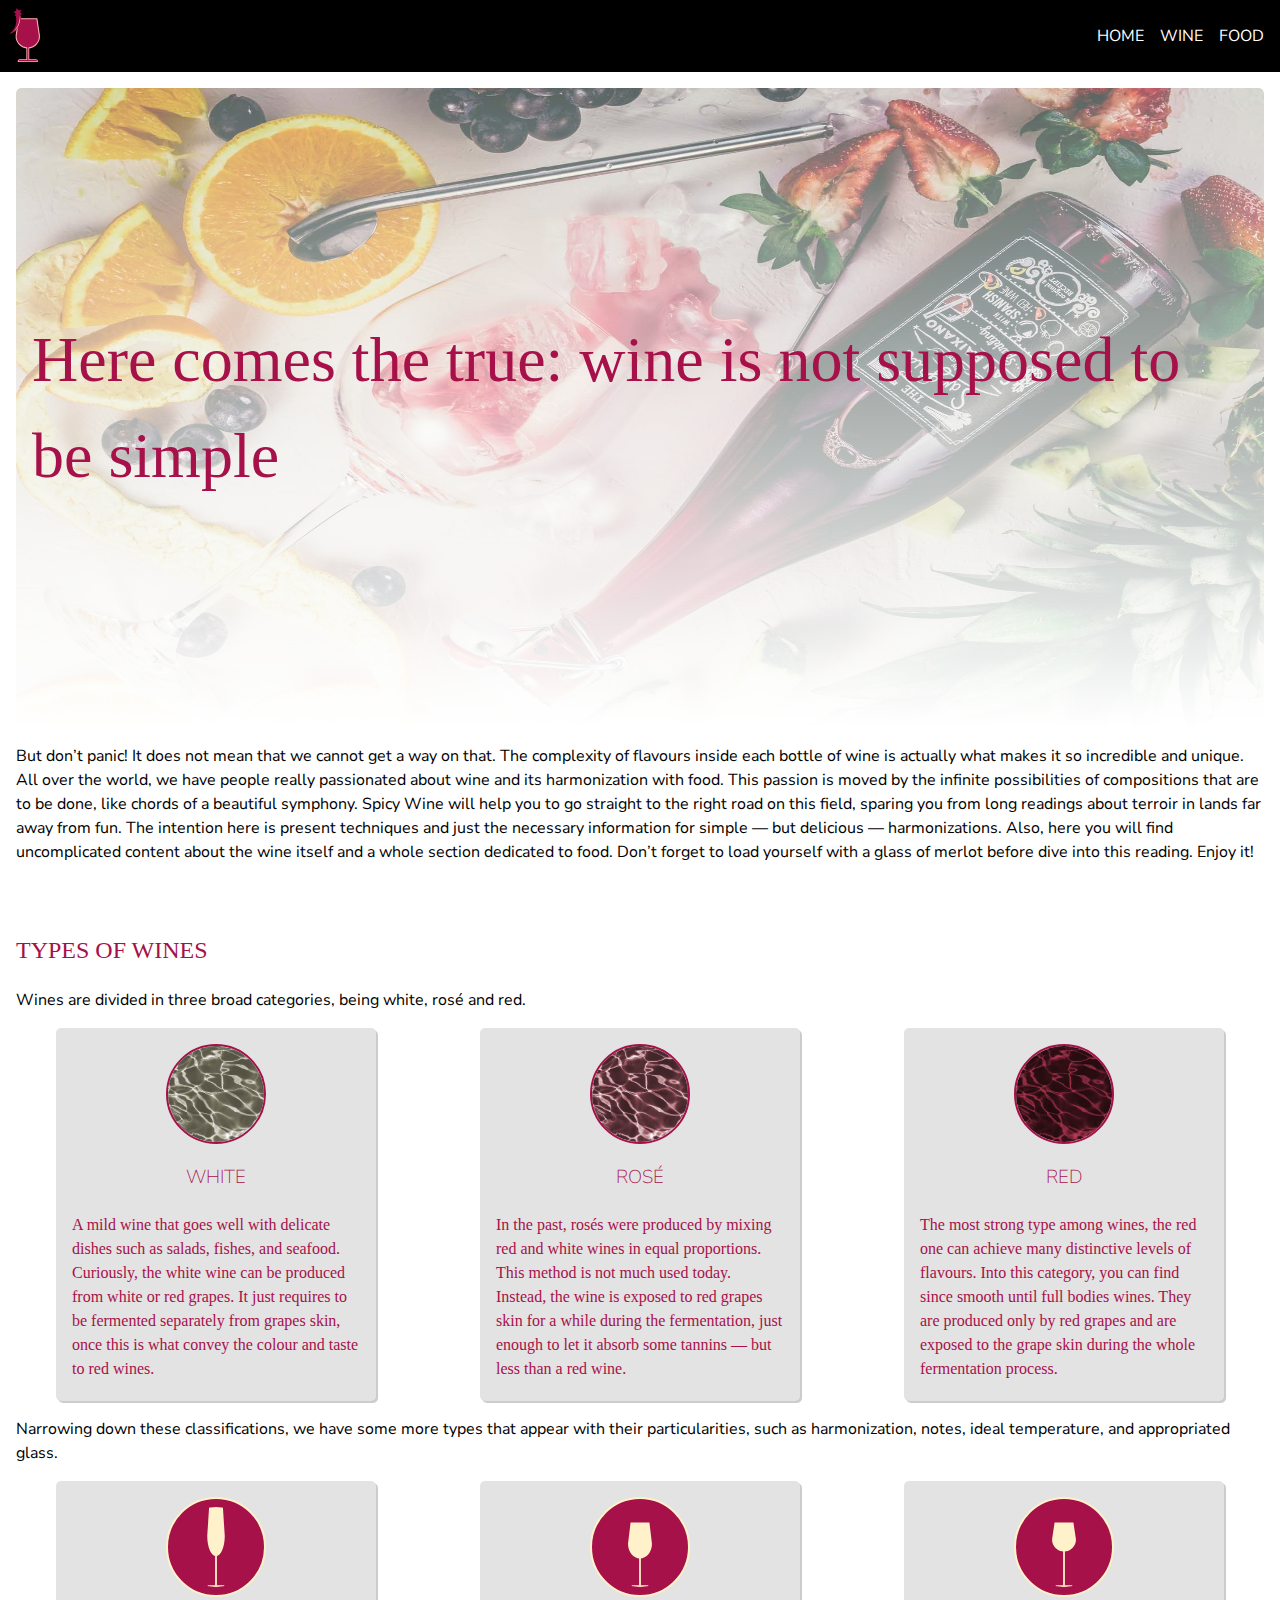
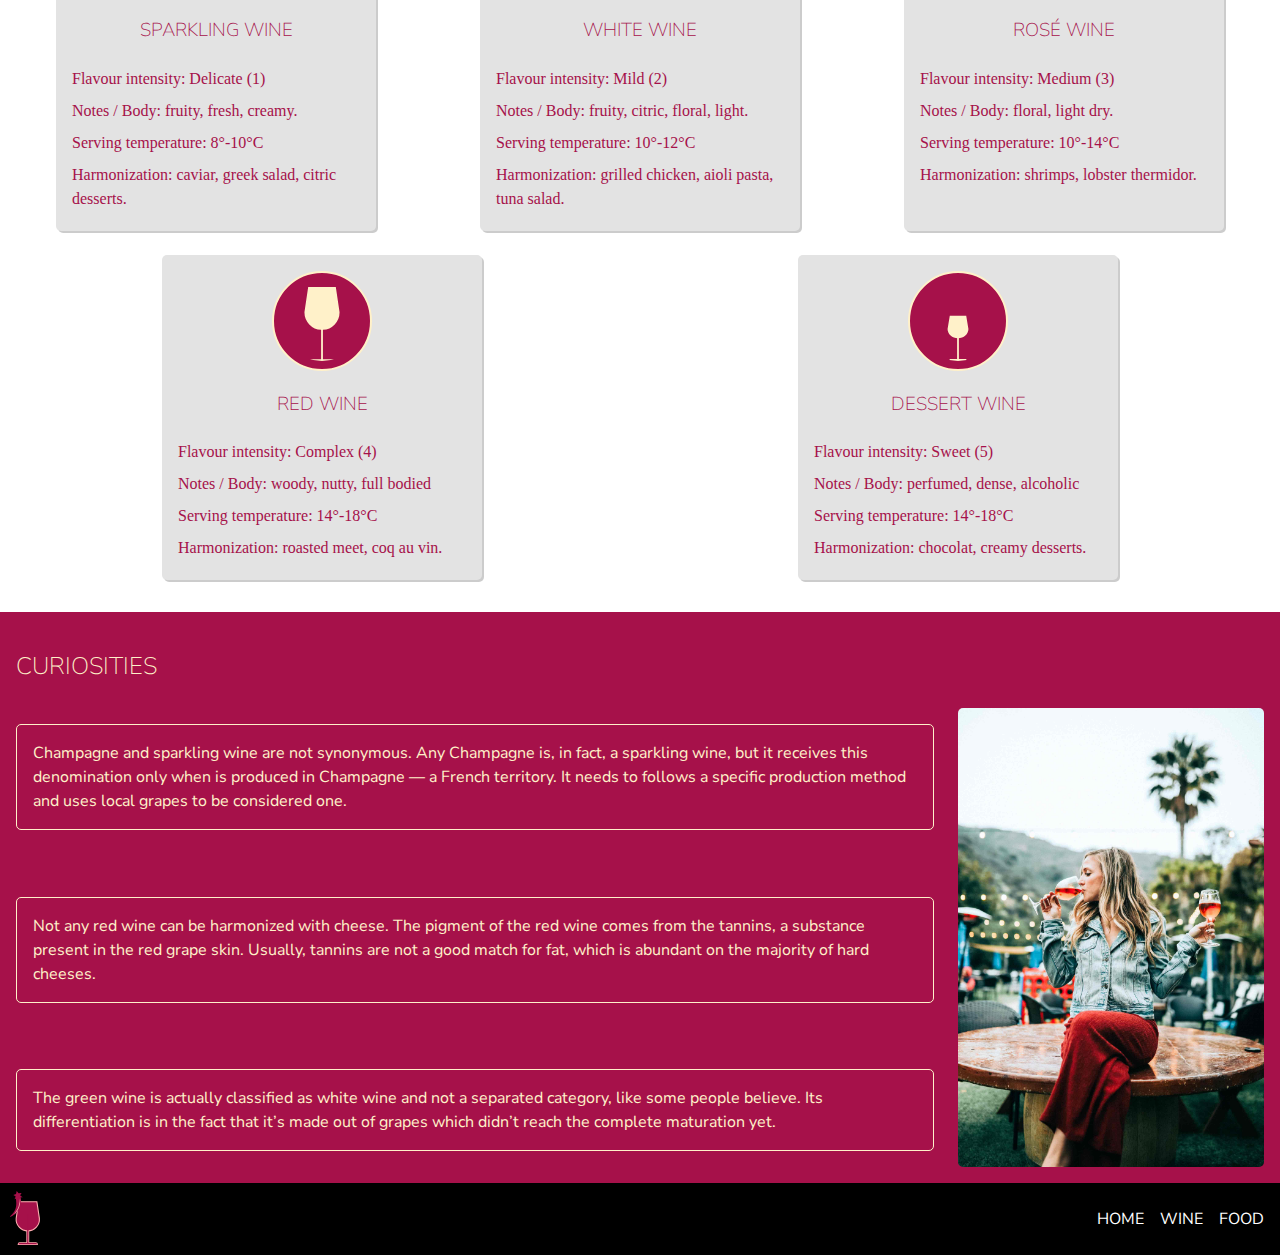
==== index.html @ 2c1ae06c "Add responsive layout to Food page" ====
<!DOCTYPE html>
<html lang="en-ca">
<head>
  <meta charset="utf-8">
  <title>Home</title>
  <link href="css/main.css" rel="stylesheet">
  <link rel="preconnect" href="https://fonts.googleapis.com">
  <link rel="preconnect" href="https://fonts.gstatic.com" crossorigin>
  <link href="https://fonts.googleapis.com/css2?family=Nunito+Sans:ital,wght@0,300;0,700;1,300&family=Yantramanav:wght@900&display=swap" rel="stylesheet">
</head>

<body>
  <header>
    <img class="logo" src="images/logo-colour-64.svg" alt="wine glass with a decorative pepper logo">

    <nav role="navigation">
      <ul>
        <li><a href="index.html">Home</a></li>
        <li><a href="wine.html">Wine</a></li>
        <li><a href="food.html">Food</a></li>
      </ul>
    </nav>
  </header>

  <article role="banner">
    <h1>Here comes the true: wine is not supposed to be simple</h1>
    <p>But don’t panic! It does not mean that we cannot get a way on that. The complexity of flavours inside each bottle of wine is actually what makes it so incredible and unique. All over the world, we have people really passionated about wine and its harmonization with food. This passion is moved by the infinite possibilities of compositions that are to be done, like chords of a beautiful symphony.
      Spicy Wine will help you to go straight to the right road on this field, sparing you from long readings about terroir in lands far away from fun. The intention here is present techniques and just the necessary information for simple — but delicious — harmonizations. Also, here you will find uncomplicated content about the wine itself and a whole section dedicated to food.
      Don’t forget to load yourself with a glass of merlot before dive into this reading. Enjoy it!</p>
      <img class="banner" src="images/banner.jpg" alt="Photography of a table with fruits, wine, and a glass spilling wine">

    </article>

    <section class="types-of-wines">
      <h2>Types of Wines</h2>
      <p>Wines are divided in three broad categories, being white, rosé and red.</p>

      <div class="broad-categories">
        <ul class="card">
          <li>
            <img class="icon" src="images/white-wine.jpg" alt="White wine texture">
            <h3>White</h3>
            <p>	A mild wine that goes well with delicate dishes such as salads, fishes, and seafood. Curiously, the white wine can be produced from white or red grapes. It just requires to be fermented separately from grapes skin, once this is what convey the colour and taste to red wines.</p>

          </li>

          <li>
            <img class="icon" src="images/rose-wine.jpg" alt="Rosé wine texture">
            <h3>Rosé</h3>
            <p>In the past, rosés were produced by mixing red and white wines in equal proportions. This method is not much used today. Instead, the wine is exposed to red grapes skin for a while during the fermentation, just enough to let it absorb some tannins — but less than a red wine.</p>

          </li>

          <li>
            <img class="icon" src="images/red-wine.jpg" alt="Red wine texture">
            <h3>Red</h3>
            <p>The most strong type among wines, the red one can achieve many distinctive levels of flavours. Into this category, you can find since smooth until full bodies wines. They are produced only by red grapes and are exposed to the grape skin during the whole fermentation process.</p>

          </li>
        </ul>
      </div>

      <p>Narrowing down these classifications, we have some more types that appear with their particularities, such as harmonization, notes, ideal temperature, and appropriated glass.</p>

      <div class="specific-categories">
        <ul class="card">

          <li>
            <img class="icon" src="images/sparkling-glass.svg" alt="Sparkling glass icon">
            <h3>Sparkling Wine</h3>
              <p>Flavour intensity: Delicate (1)</p>
              <p>Notes / Body: fruity, fresh, creamy.</p>
              <p>Serving temperature: 8°-10°C</p>
              <p>Harmonization: caviar, greek salad, citric desserts.</p>
          </li>

          <li>
            <img class="icon" src="images/white-glass.svg" alt="White glass icon">
            <h3>White Wine</h3>
              <p>Flavour intensity: Mild (2)</p>
              <p>Notes / Body: fruity, citric, floral, light.</p>
              <p>Serving temperature: 10°-12°C</p>
              <p>Harmonization: grilled chicken, aioli pasta, tuna salad.</p>
            </li>

            <li>
              <img class="icon" src="images/rose-glass.svg" alt="Rosé glass icon">
              <h3>Rosé Wine</h3>
                <p>Flavour intensity: Medium (3)</p>
                <p>Notes / Body: floral, light dry.</p>
                <p>Serving temperature: 10°-14°C</p>
                <p>Harmonization: shrimps, lobster thermidor.</p>
              </li>

              <li>
                <img class="icon" src="images/red-glass.svg" alt="Red glass icon">
                <h3>Red Wine</h3>
                    <p>Flavour intensity: Complex (4)</p>
                    <p>Notes / Body: woody, nutty, full bodied</p>
                    <p>Serving temperature: 14°-18°C</p>
                    <p>Harmonization: roasted meet, coq au vin.</p>
                </li>

                <li>
                  <img class="icon" src="images/dessert-glass.svg" alt="Dessert glass icon">
                  <h3>Dessert Wine</h3>
                      <p>Flavour intensity: Sweet (5)</p>
                      <p>Notes / Body: perfumed, dense, alcoholic</p>
                      <p>Serving temperature: 14°-18°C</p>
                      <p>Harmonization: chocolat, creamy desserts.</p>
                  </li>

                </ul>
              </div>

            </section>

            <section class="curiosities">

              <h2>Curiosities</h2>

              <ul>
                <li>Champagne and sparkling wine are not synonymous. Any Champagne is, in fact, a sparkling wine, but it receives this denomination only when is produced in Champagne — a French territory. It needs to follows a specific production method and uses local grapes to be considered one.
                </li>
                <li>Not any red wine can be harmonized with cheese. The pigment of the red wine comes from the tannins, a substance present in the red grape skin. Usually, tannins are not a good match for fat, which is abundant on the majority of hard cheeses.
                </li>
                <li>The green wine is actually classified as white wine and not a separated category, like some people believe. Its differentiation is in the fact that it’s made out of grapes which didn’t reach the complete maturation yet.
                </li>
              </ul>

              <img src="images/woman-tasting-wine.jpg" alt="Photography of a woman tasting two wines">

            </section>

            <footer>
              <img class="logo" src="images/logo-colour-64.svg" alt="wine glass with a decorative pepper logo">

              <nav role="navigation">
                <ul>
                  <li><a href="index.html">Home</a></li>
                  <li><a href="wine.html">Wine</a></li>
                  <li><a href="food.html">Food</a></li>
                </ul>
              </nav>
            </footer>

          </body>
          </html>
---- css/main.css ----
html {
  box-sizing: border-box;
  font-family: 'Nunito Sans', sans-serif;
  line-height: 1.5;
}

*, *::before, *::after {
  box-sizing: inherit;
}

/* font-family: 'Nunito Sans', sans-serif;
font-family: 'Yantramanav', sans-serif; */

img {
  display: block;
  width: 100%;
  height: inherit;
  border-radius: 5px;
}

body {
  background-color: #fff;
  padding: 0;
  margin: 0;
  min-width: 25rem;
}

li {
  list-style: none;
}

ul {
  padding: 0;
}

h1, h2 {
  font-family: Garamond, serif;
  font-weight: lighter;
}

h1 {
  font-size: 2rem;
  color: #a6114a;
}

h2 {
  font-size: 1.5rem;
  color: #a6114a;
  text-transform: uppercase;
}

header, footer {
  background-color: #000;
  display: grid;
  grid-template-columns: 1fr 4fr;
  grid-template-rows: 1;
}

nav {
  padding: 0.5rem 1rem 0.5rem;
  grid-column: 2;
  grid-row: 1;
}

.logo {
  width: 50px;
  height: 70px;
  padding: 0.5rem;
  grid-column: 1;
  grid-row: 1;
  z-index: 1;
}

nav ul {
  display: flex;
  gap: 1rem;
  justify-content: flex-end;
}

nav ul li a {
  color: #fff;
  text-decoration: none;
  text-transform: uppercase;
}

article {
  display: grid;
  grid-template-rows: 2;
}

article h1 {
  padding: 0 1rem;
  grid-column: 1;
  grid-row: 1;
  z-index: 1;
  align-self: flex-end;
}

article img {
  grid-column: 1;
  grid-row: 1;
  mask-image: linear-gradient(to top, rgba(0,0,0,0) 0%,rgba(0,0,0,0.65) 100%);
}

.icon {
  display: block;
  width: 100px;
  height: 100px;
  border-radius: 50%;
  border: 2px solid #a6114a;
  background-color: #a6114a;
}

.bottle {
  display: block;
  width: 100px;
  height: 100px;
  padding: 0.5rem;
  border-radius: 50%;
  border: 2px solid #a6114a;
  background-color: #e3e3e3;
}

.specific-categories ul li img {
  padding: 0.5rem;
  border: 2px solid #fff1c9;
}

.button {
  text-decoration: none;
  text-transform: uppercase;
  color: #fff1c9;
  background-color: #ffaeb0;
  padding: 5px 15px;
  border-radius: 5px;
  box-shadow: 2px 2px rgba(0, 0, 0, 0.1);
}

.button:hover {
  color: #ffaeb0;
  background-color: #fff1c9;
}

article, section {
  padding: 1rem;
}

.card {
  display: flex;
  flex-wrap: wrap;
  justify-content: space-around;
  gap: 1.5rem;
}

.card li, .harmonization-card, .recipe ul div  {
  padding: 1rem;
  width: 20rem;
  min-width: 20rem;
  display: flex;
  flex-direction: column;
  align-items: center;
  background-color: #e3e3e3;
  border-radius: 5px;
  box-shadow: 2px 2px rgba(0, 0, 0, 0.2);
}

.card li h3, .harmonization-card li h3 {
  color: #a6114a;
  text-transform: uppercase;
  font-weight: lighter;
}

.card li p, .harmonization-card li p {
  color: #a6114a;
  font-family: Garamond, serif;
  align-self: flex-start;
  margin: 4px 0;
}

.curiosities, .harmonization-types {
  background-color: #a6114a;
}

.curiosities h2, .harmonization-types p {
  font-family:'Nunito Sans', sans-serif;
  color: #fff1c9;
}

.curiosities ul li, .harmonization-types li {
  margin: 1rem 0;
  padding: 1rem;
  color: #fff1c9;
  border: 1px solid #fff1c9;
  border-radius: 5px;
}

.harmonization-options ul {
  display: flex;
  flex-wrap: wrap;
  justify-content: space-around;
  gap: 1.5rem;
}

.harmonization-card, .recipe ul div {
  min-width: none;
  width: 100%;
}

.harmonization-card li p {
  margin-bottom: 1.5rem;
}

.harmonization-card li {
  display: flex;
  flex-direction: column;
  align-items: center;
}

.recipe ul {
  display: grid;
  gap: 1.5rem;
}

.recipe ul div li {
  display: grid;
  grid-template-columns: 1;
  grid-template-rows: 4;
}

.recipe ul div li img {
  grid-column: 1;
  grid-row: 1;
  mask-image: linear-gradient(to top, rgba(0,0,0,0) 0%,rgba(0,0,0,0.65) 100%);
}

.recipe ul div li h2 {
  grid-column: 1;
  grid-row: 1;
  z-index: 1;
  align-self: flex-end;
}

@media only screen and (min-width: 40em) {

  h1 {
    font-size: 3rem;
  }

  .curiosities {
    display: grid;
    grid-template-columns: 2fr 1fr;
    grid-template-rows: 2;
    gap: 1.5rem;
  }

  .curiosities h2{
    grid-column: 1 / -1;
    grid-row: 1;
    margin-bottom: 0;
  }

  .curiosities ul {
    grid-column: 1;
    grid-row: 2;
    display: flex;
    flex-direction: column;
    justify-content: space-between;
    margin: 0;
  }

  .curiosities img {
    grid-column: 2;
    grid-row: 2;
    align-items: flex-end;
  }

  .harmonization-card li {
    display: grid;
    grid-template-columns: 1fr 3fr 1fr;
    grid-template-rows: 2;
    align-items: flex-end;
  }

  .harmonization-card li img {
    grid-column: 1;
    grid-row: 1 / -1;
  }

  .harmonization-card li h3 {
    grid-column: 2;
  }

  .harmonization-card li p {
    grid-column: 2;
  }

  .harmonization-card li a {
    grid-column: 3;
  }



}

@media only screen and (min-width: 63em) {

  article img {
    max-height: 40rem;
  }

  article h1 {
    align-self: center;
    font-size: 4rem;
  }

  .curiosities {
    display: grid;
    grid-template-columns: 3fr 1fr;
    grid-template-rows: 2;
    gap: 1.5rem;
  }

  .curiosities h2{
    grid-column: 1 / -1;
    grid-row: 1;
    margin-bottom: 0;
  }

  .curiosities ul {
    grid-column: 1;
    grid-row: 2;
    display: flex;
    flex-direction: column;
    justify-content: space-between;
    margin: 0;
  }

  .curiosities img {
    grid-column: 2;
    grid-row: 2;
    align-items: flex-end;
  }

  .recipe ul div li{
    display: grid;
    grid-template-columns: 2fr 2fr 3fr .75fr;
    grid-template-rows: 1;
  }

  .recipe ul div li h2{
    grid-column: 1;
    grid-row: 1;
    align-self: center;
  }

  .ingredients {
    grid-column: 2;
    grid-row: 1;
  }

  .preparation {
    grid-column: 3;
    grid-row: 1;
  }

  .recipe ul div li img {
    grid-column: 1;
    grid-row: 1;
  }

  .recipe ul div li a {
    grid-column: 4;
    grid-row: 1;
    align-self: center;
  }

}
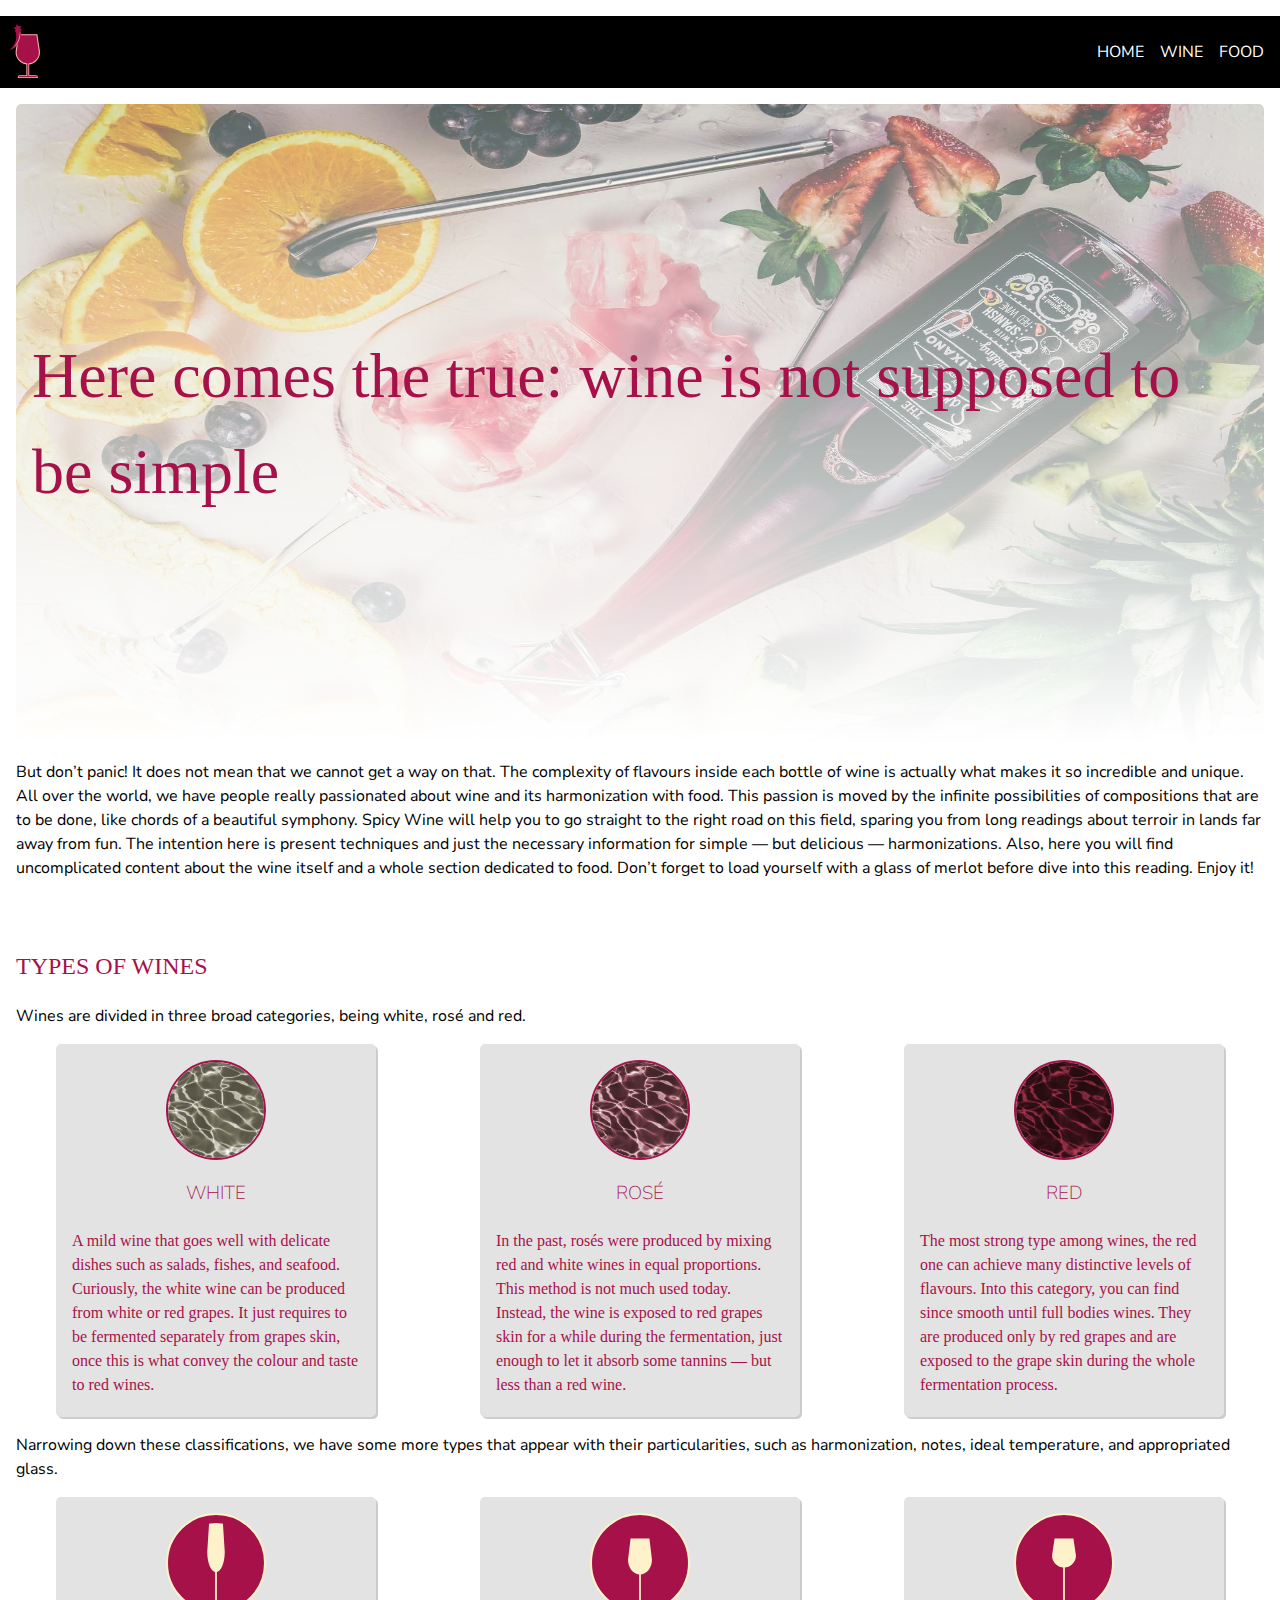
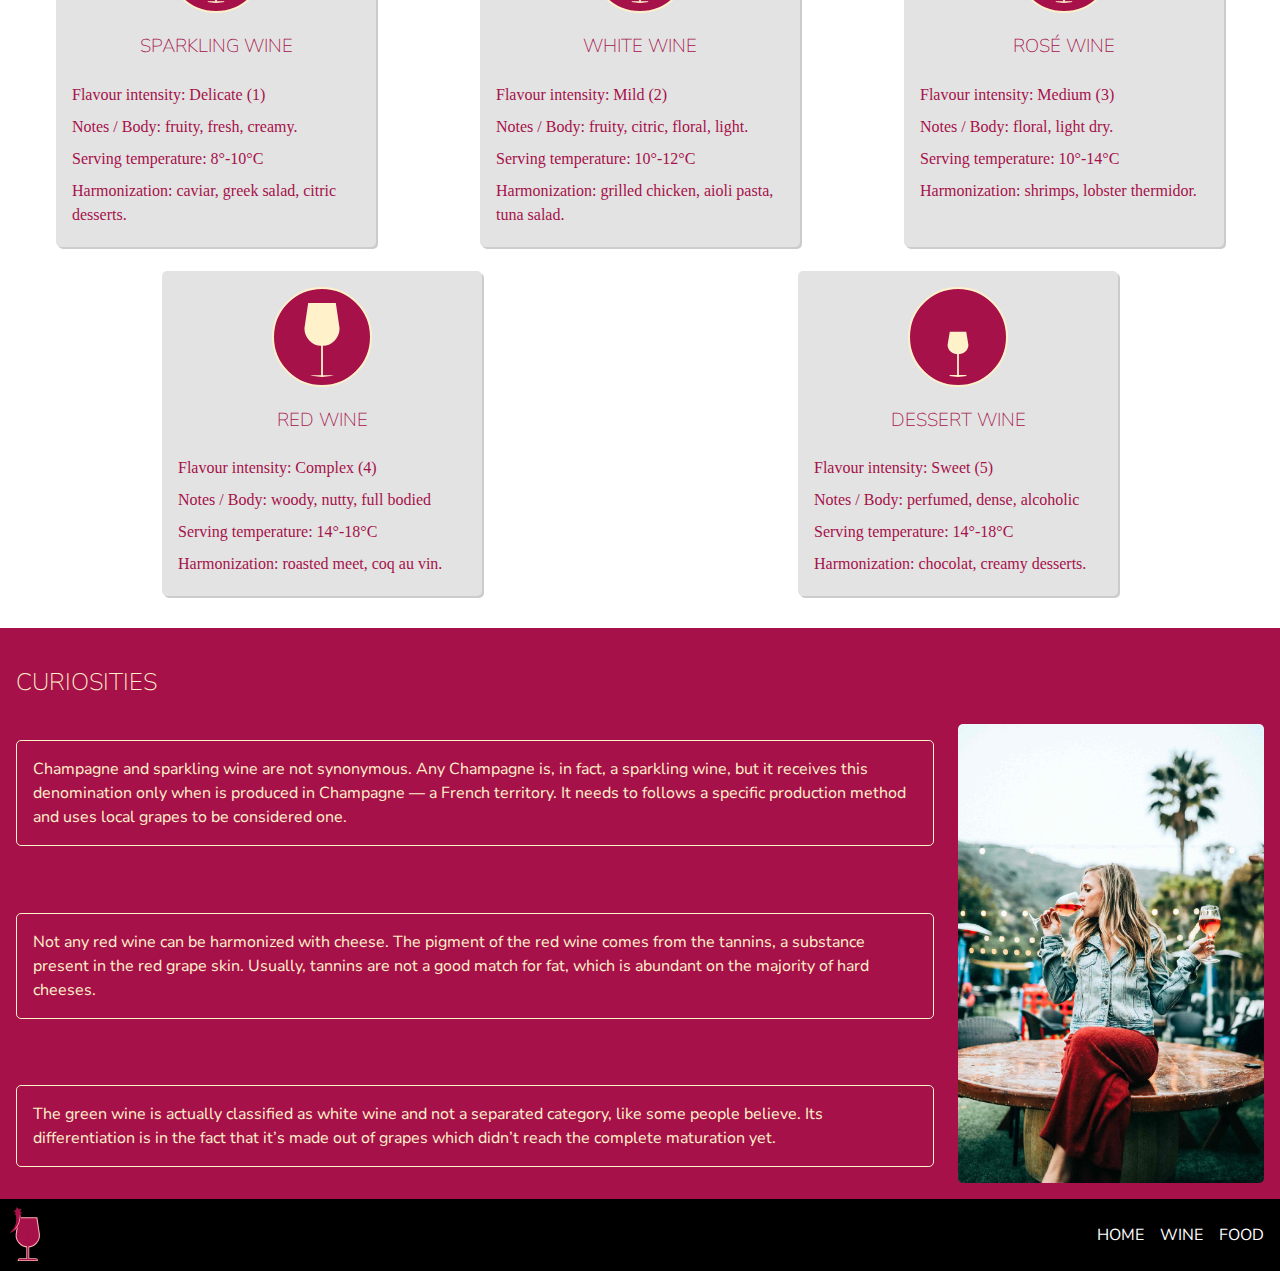
==== commit 0c8cd8f6: "Upload favicons to file" ====
--- a/index.html
+++ b/index.html
@@ -3,6 +3,8 @@
 <head>
   <meta charset="utf-8">
   <title>Home</title>
+  <link rel="shortcut icon" type="image/ico" href="images/favicon.ico">
+  <link rel="icon" type="image/png" href="images/favicon-196.png">
   <link href="css/main.css" rel="stylesheet">
   <link rel="preconnect" href="https://fonts.googleapis.com">
   <link rel="preconnect" href="https://fonts.gstatic.com" crossorigin>
@@ -10,10 +12,19 @@
 </head>
 
 <body>
-  <header>
+  <ul class="skip-links">
+    <li><a href="#main">Jump to main content</a></li>
+    <li><a href="#nav">Jump to navigation</a></li>
+    <li><a href="#types-of-wines">Jump to Types of Wines</a></li>
+    <li><a href="#broad-categories">Jump to Broad Categories</a></li>
+    <li><a href="#specific-categories">Jump to Specific Categories</a></li>
+    <li><a href="#Curiosities">Jump to Curiosities</a></li>
+  </ul>
+
+  <header role="banner">
     <img class="logo" src="images/logo-colour-64.svg" alt="wine glass with a decorative pepper logo">
 
-    <nav role="navigation">
+    <nav id="nav" role="navigation">
       <ul>
         <li><a href="index.html">Home</a></li>
         <li><a href="wine.html">Wine</a></li>
@@ -22,20 +33,21 @@
     </nav>
   </header>
 
-  <article role="banner">
+  <main id="main" role="main">
+  <section class="intro">
     <h1>Here comes the true: wine is not supposed to be simple</h1>
     <p>But don’t panic! It does not mean that we cannot get a way on that. The complexity of flavours inside each bottle of wine is actually what makes it so incredible and unique. All over the world, we have people really passionated about wine and its harmonization with food. This passion is moved by the infinite possibilities of compositions that are to be done, like chords of a beautiful symphony.
       Spicy Wine will help you to go straight to the right road on this field, sparing you from long readings about terroir in lands far away from fun. The intention here is present techniques and just the necessary information for simple — but delicious — harmonizations. Also, here you will find uncomplicated content about the wine itself and a whole section dedicated to food.
       Don’t forget to load yourself with a glass of merlot before dive into this reading. Enjoy it!</p>
       <img class="banner" src="images/banner.jpg" alt="Photography of a table with fruits, wine, and a glass spilling wine">
+  </section>
 
-    </article>
 
-    <section class="types-of-wines">
+    <section id="types-of-wines">
       <h2>Types of Wines</h2>
       <p>Wines are divided in three broad categories, being white, rosé and red.</p>
 
-      <div class="broad-categories">
+      <div id="broad-categories">
         <ul class="card">
           <li>
             <img class="icon" src="images/white-wine.jpg" alt="White wine texture">
@@ -62,87 +74,89 @@
 
       <p>Narrowing down these classifications, we have some more types that appear with their particularities, such as harmonization, notes, ideal temperature, and appropriated glass.</p>
 
-      <div class="specific-categories">
+      <div id="specific-categories" class="specific-categories">
         <ul class="card">
 
           <li>
             <img class="icon" src="images/sparkling-glass.svg" alt="Sparkling glass icon">
             <h3>Sparkling Wine</h3>
-              <p>Flavour intensity: Delicate (1)</p>
-              <p>Notes / Body: fruity, fresh, creamy.</p>
-              <p>Serving temperature: 8°-10°C</p>
-              <p>Harmonization: caviar, greek salad, citric desserts.</p>
+            <p>Flavour intensity: Delicate (1)</p>
+            <p>Notes / Body: fruity, fresh, creamy.</p>
+            <p>Serving temperature: 8°-10°C</p>
+            <p>Harmonization: caviar, greek salad, citric desserts.</p>
           </li>
 
           <li>
             <img class="icon" src="images/white-glass.svg" alt="White glass icon">
             <h3>White Wine</h3>
-              <p>Flavour intensity: Mild (2)</p>
-              <p>Notes / Body: fruity, citric, floral, light.</p>
-              <p>Serving temperature: 10°-12°C</p>
-              <p>Harmonization: grilled chicken, aioli pasta, tuna salad.</p>
-            </li>
+            <p>Flavour intensity: Mild (2)</p>
+            <p>Notes / Body: fruity, citric, floral, light.</p>
+            <p>Serving temperature: 10°-12°C</p>
+            <p>Harmonization: grilled chicken, aioli pasta, tuna salad.</p>
+          </li>
 
-            <li>
-              <img class="icon" src="images/rose-glass.svg" alt="Rosé glass icon">
-              <h3>Rosé Wine</h3>
-                <p>Flavour intensity: Medium (3)</p>
-                <p>Notes / Body: floral, light dry.</p>
-                <p>Serving temperature: 10°-14°C</p>
-                <p>Harmonization: shrimps, lobster thermidor.</p>
-              </li>
+          <li>
+            <img class="icon" src="images/rose-glass.svg" alt="Rosé glass icon">
+            <h3>Rosé Wine</h3>
+            <p>Flavour intensity: Medium (3)</p>
+            <p>Notes / Body: floral, light dry.</p>
+            <p>Serving temperature: 10°-14°C</p>
+            <p>Harmonization: shrimps, lobster thermidor.</p>
+          </li>
 
-              <li>
-                <img class="icon" src="images/red-glass.svg" alt="Red glass icon">
-                <h3>Red Wine</h3>
-                    <p>Flavour intensity: Complex (4)</p>
-                    <p>Notes / Body: woody, nutty, full bodied</p>
-                    <p>Serving temperature: 14°-18°C</p>
-                    <p>Harmonization: roasted meet, coq au vin.</p>
-                </li>
+          <li>
+            <img class="icon" src="images/red-glass.svg" alt="Red glass icon">
+            <h3>Red Wine</h3>
+            <p>Flavour intensity: Complex (4)</p>
+            <p>Notes / Body: woody, nutty, full bodied</p>
+            <p>Serving temperature: 14°-18°C</p>
+            <p>Harmonization: roasted meet, coq au vin.</p>
+          </li>
 
-                <li>
-                  <img class="icon" src="images/dessert-glass.svg" alt="Dessert glass icon">
-                  <h3>Dessert Wine</h3>
-                      <p>Flavour intensity: Sweet (5)</p>
-                      <p>Notes / Body: perfumed, dense, alcoholic</p>
-                      <p>Serving temperature: 14°-18°C</p>
-                      <p>Harmonization: chocolat, creamy desserts.</p>
-                  </li>
+          <li>
+            <img class="icon" src="images/dessert-glass.svg" alt="Dessert glass icon">
+            <h3>Dessert Wine</h3>
+            <p>Flavour intensity: Sweet (5)</p>
+            <p>Notes / Body: perfumed, dense, alcoholic</p>
+            <p>Serving temperature: 14°-18°C</p>
+            <p>Harmonization: chocolat, creamy desserts.</p>
+          </li>
 
-                </ul>
-              </div>
+        </ul>
+      </div>
 
-            </section>
+    </section>
 
-            <section class="curiosities">
+    <section id="curiosities" class="curiosities">
 
-              <h2>Curiosities</h2>
+      <h2>Curiosities</h2>
 
-              <ul>
-                <li>Champagne and sparkling wine are not synonymous. Any Champagne is, in fact, a sparkling wine, but it receives this denomination only when is produced in Champagne — a French territory. It needs to follows a specific production method and uses local grapes to be considered one.
-                </li>
-                <li>Not any red wine can be harmonized with cheese. The pigment of the red wine comes from the tannins, a substance present in the red grape skin. Usually, tannins are not a good match for fat, which is abundant on the majority of hard cheeses.
-                </li>
-                <li>The green wine is actually classified as white wine and not a separated category, like some people believe. Its differentiation is in the fact that it’s made out of grapes which didn’t reach the complete maturation yet.
-                </li>
-              </ul>
+      <ul>
+        <li>Champagne and sparkling wine are not synonymous. Any Champagne is, in fact, a sparkling wine, but it receives this denomination only when is produced in Champagne — a French territory. It needs to follows a specific production method and uses local grapes to be considered one.
+        </li>
+        <li>Not any red wine can be harmonized with cheese. The pigment of the red wine comes from the tannins, a substance present in the red grape skin. Usually, tannins are not a good match for fat, which is abundant on the majority of hard cheeses.
+        </li>
+        <li>The green wine is actually classified as white wine and not a separated category, like some people believe. Its differentiation is in the fact that it’s made out of grapes which didn’t reach the complete maturation yet.
+        </li>
+      </ul>
 
-              <img src="images/woman-tasting-wine.jpg" alt="Photography of a woman tasting two wines">
+      <img src="images/woman-tasting-wine.jpg" alt="Photography of a woman tasting two wines">
 
-            </section>
+    </section>
 
-            <footer>
-              <img class="logo" src="images/logo-colour-64.svg" alt="wine glass with a decorative pepper logo">
+    </main>
 
-              <nav role="navigation">
-                <ul>
-                  <li><a href="index.html">Home</a></li>
-                  <li><a href="wine.html">Wine</a></li>
-                  <li><a href="food.html">Food</a></li>
-                </ul>
-              </nav>
-            </footer>
+    <footer role="contentinfo">
+      <img class="logo" src="images/logo-colour-64.svg" alt="wine glass with a decorative pepper logo">
 
-          </body>
-          </html>
+      <nav>
+        <ul>
+          <li><a href="index.html">Home</a></li>
+          <li><a href="wine.html">Wine</a></li>
+          <li><a href="food.html">Food</a></li>
+        </ul>
+      </nav>
+    </footer>
+
+  </body>
+  </html>
--- a/css/main.css
+++ b/css/main.css
@@ -10,6 +10,15 @@
 
 /* font-family: 'Nunito Sans', sans-serif;
 font-family: 'Yantramanav', sans-serif; */
+
+.skip-links a {
+  position: absolute;
+  top: -3em;
+}
+
+.skip-links a:focus {
+  top: 0;
+}
 
 img {
   display: block;
@@ -83,12 +92,12 @@
   text-transform: uppercase;
 }
 
-article {
+.intro {
   display: grid;
   grid-template-rows: 2;
 }
 
-article h1 {
+.intro h1 {
   padding: 0 1rem;
   grid-column: 1;
   grid-row: 1;
@@ -96,9 +105,10 @@
   align-self: flex-end;
 }
 
-article img {
-  grid-column: 1;
-  grid-row: 1;
+.intro img {
+  grid-column: 1;
+  grid-row: 1;
+  padding: 0;
   mask-image: linear-gradient(to top, rgba(0,0,0,0) 0%,rgba(0,0,0,0.65) 100%);
 }
 
@@ -141,7 +151,7 @@
   background-color: #fff1c9;
 }
 
-article, section {
+.intro, section {
   padding: 1rem;
 }
 
@@ -304,11 +314,11 @@
 
 @media only screen and (min-width: 63em) {
 
-  article img {
+  .intro img {
     max-height: 40rem;
   }
 
-  article h1 {
+  .intro h1 {
     align-self: center;
     font-size: 4rem;
   }
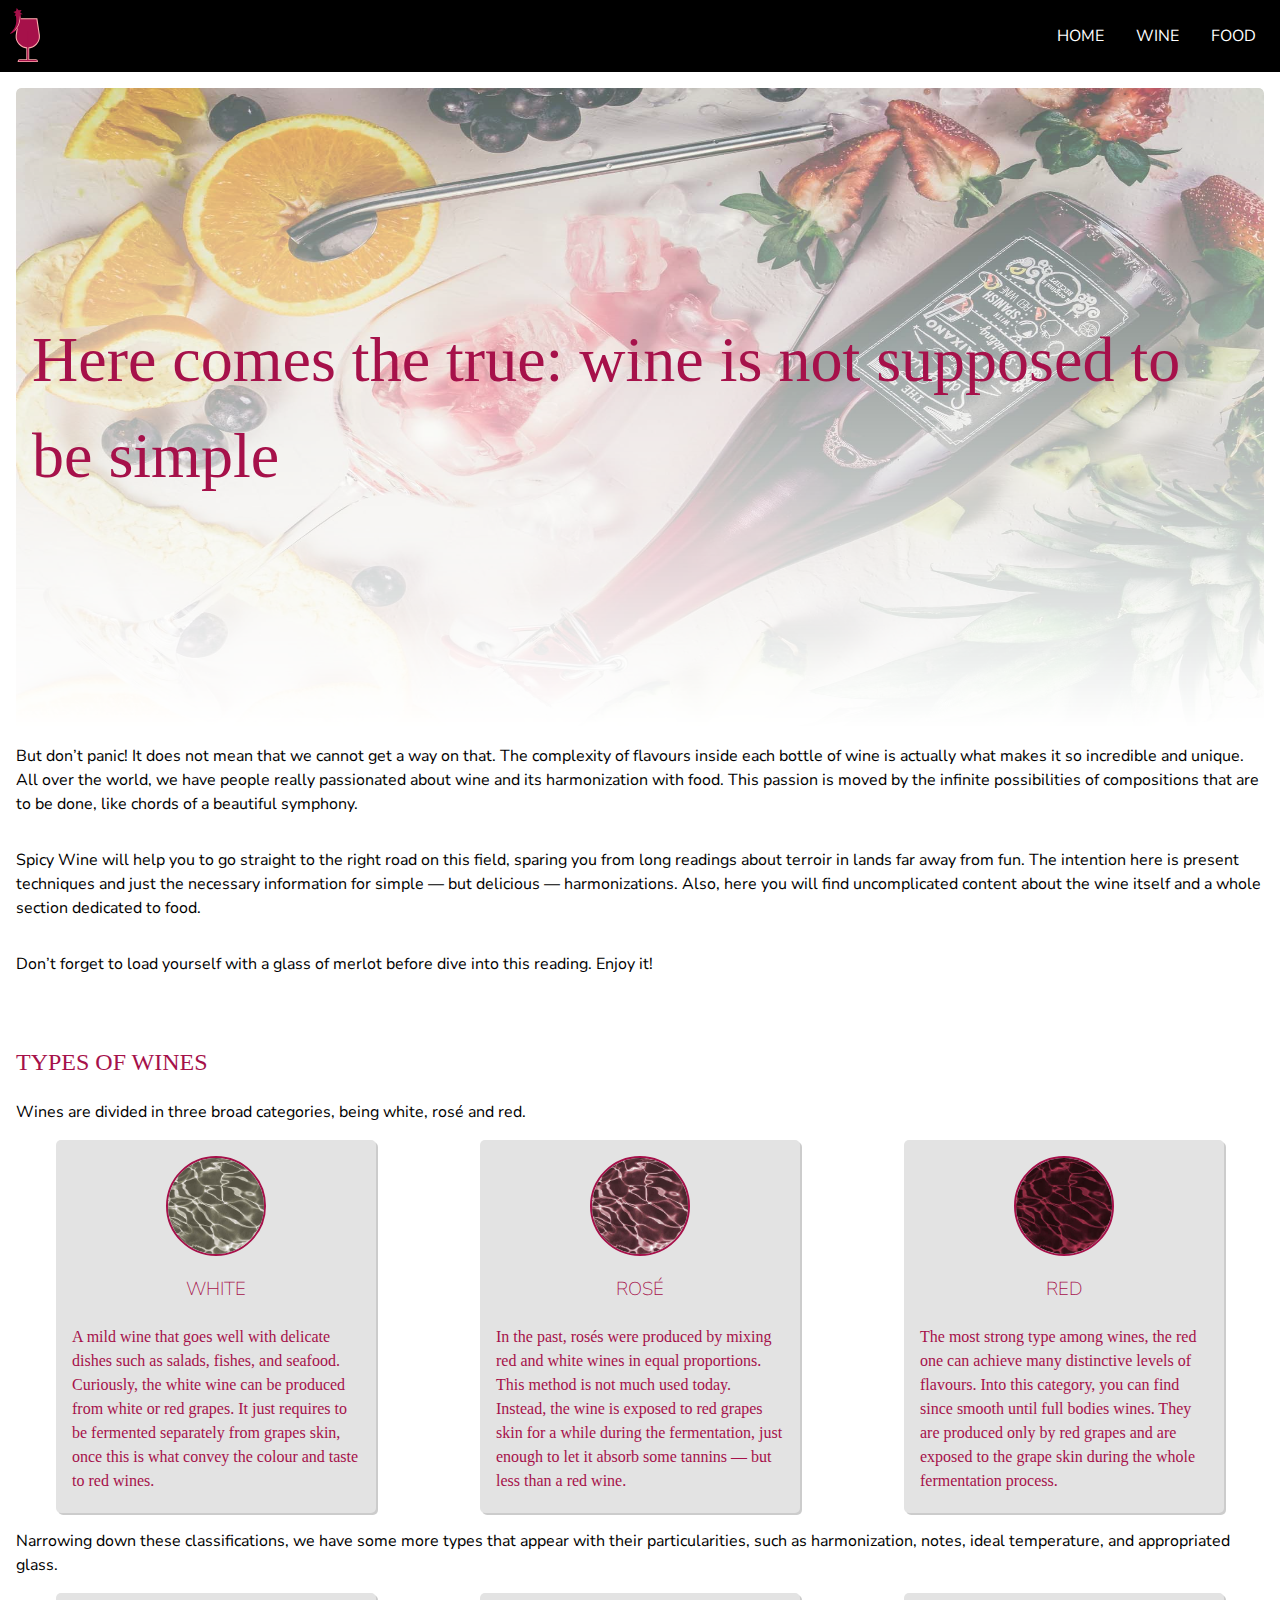
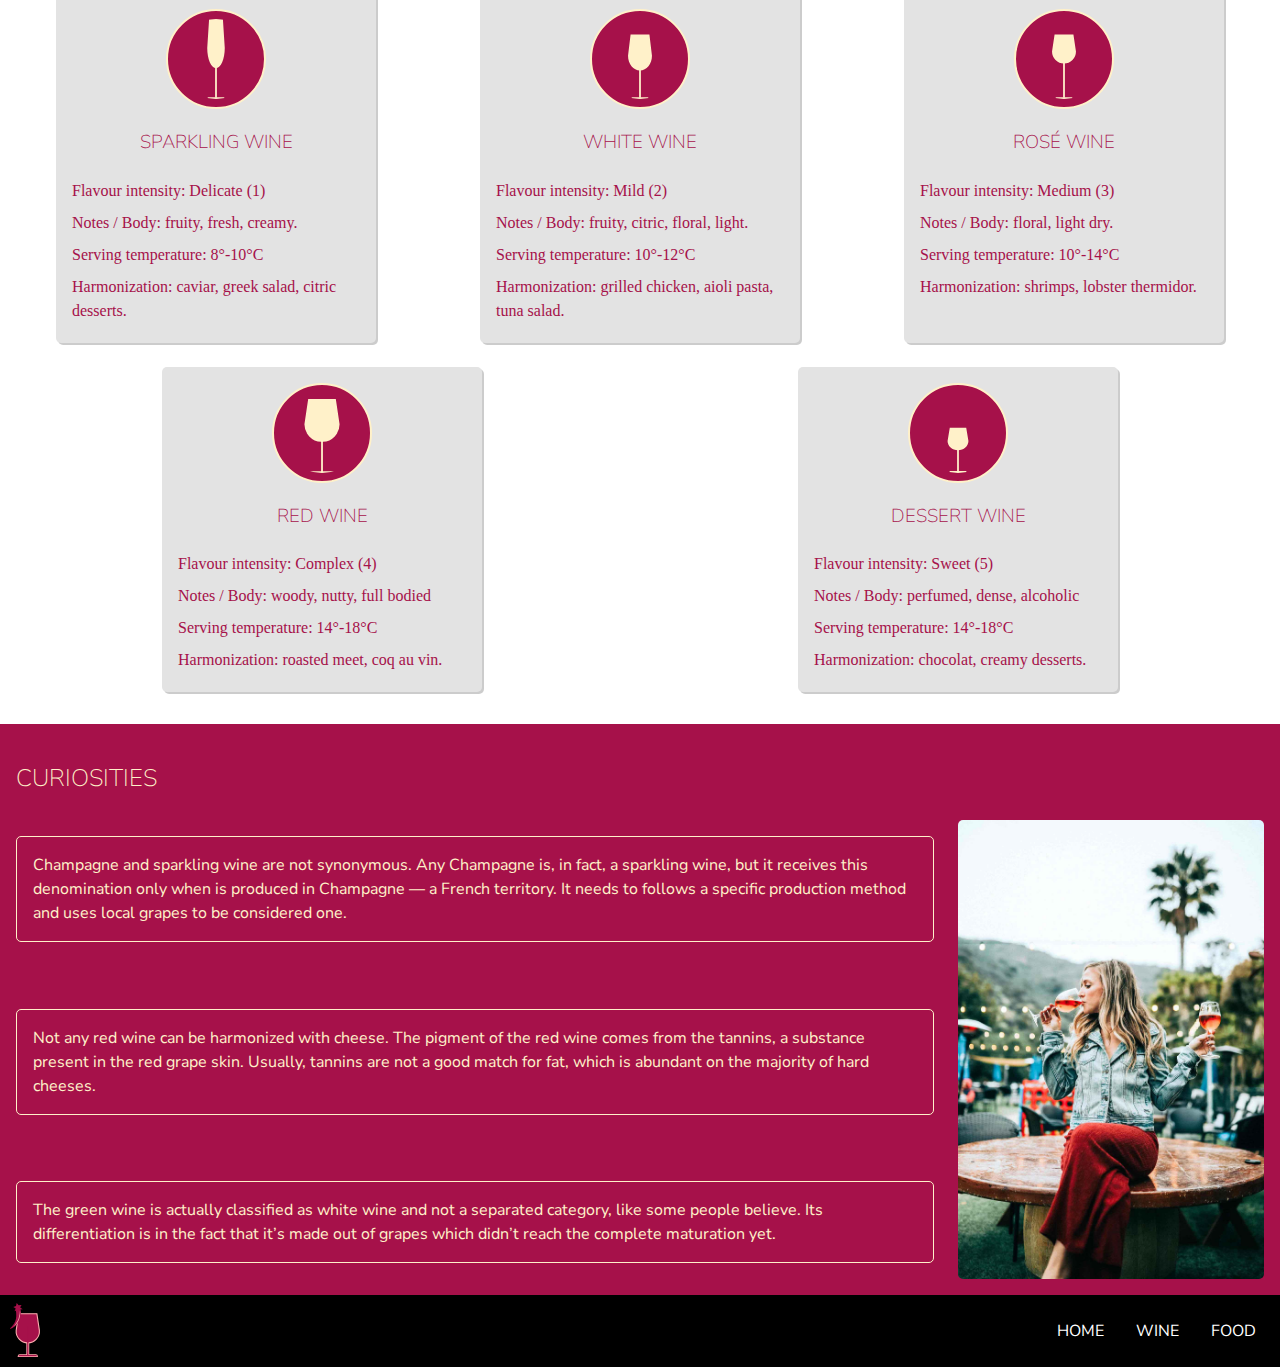
==== commit 10e65128: "Correct errors to adhere to best practices" ====
--- a/index.html
+++ b/index.html
@@ -3,6 +3,7 @@
 <head>
   <meta charset="utf-8">
   <title>Home</title>
+  <meta name="viewport" content="width=device-width,initial-scale=1">
   <link rel="shortcut icon" type="image/ico" href="images/favicon.ico">
   <link rel="icon" type="image/png" href="images/favicon-196.png">
   <link href="css/main.css" rel="stylesheet">
@@ -23,8 +24,7 @@
 
   <header role="banner">
     <img class="logo" src="images/logo-colour-64.svg" alt="wine glass with a decorative pepper logo">
-
-    <nav id="nav" role="navigation">
+    <nav tabindex="0" id="nav" role="navigation">
       <ul>
         <li><a href="index.html">Home</a></li>
         <li><a href="wine.html">Wine</a></li>
@@ -33,27 +33,25 @@
     </nav>
   </header>
 
-  <main id="main" role="main">
-  <section class="intro">
-    <h1>Here comes the true: wine is not supposed to be simple</h1>
-    <p>But don’t panic! It does not mean that we cannot get a way on that. The complexity of flavours inside each bottle of wine is actually what makes it so incredible and unique. All over the world, we have people really passionated about wine and its harmonization with food. This passion is moved by the infinite possibilities of compositions that are to be done, like chords of a beautiful symphony.
-      Spicy Wine will help you to go straight to the right road on this field, sparing you from long readings about terroir in lands far away from fun. The intention here is present techniques and just the necessary information for simple — but delicious — harmonizations. Also, here you will find uncomplicated content about the wine itself and a whole section dedicated to food.
-      Don’t forget to load yourself with a glass of merlot before dive into this reading. Enjoy it!</p>
+  <main tabindex="0" id="main" role="main">
+    <section class="intro">
+      <h1>Here comes the true: wine is not supposed to be simple</h1>
+      <p>But don’t panic! It does not mean that we cannot get a way on that. The complexity of flavours inside each bottle of wine is actually what makes it so incredible and unique. All over the world, we have people really passionated about wine and its harmonization with food. This passion is moved by the infinite possibilities of compositions that are to be done, like chords of a beautiful symphony.</p>
+      <p>Spicy Wine will help you to go straight to the right road on this field, sparing you from long readings about terroir in lands far away from fun. The intention here is present techniques and just the necessary information for simple — but delicious — harmonizations. Also, here you will find uncomplicated content about the wine itself and a whole section dedicated to food.</p>
+      <p>Don’t forget to load yourself with a glass of merlot before dive into this reading. Enjoy it!</p>
       <img class="banner" src="images/banner.jpg" alt="Photography of a table with fruits, wine, and a glass spilling wine">
-  </section>
+    </section>
 
-
-    <section id="types-of-wines">
+    <section tabindex="0" id="types-of-wines">
       <h2>Types of Wines</h2>
       <p>Wines are divided in three broad categories, being white, rosé and red.</p>
 
-      <div id="broad-categories">
+      <div tabindex="0" id="broad-categories">
         <ul class="card">
           <li>
             <img class="icon" src="images/white-wine.jpg" alt="White wine texture">
             <h3>White</h3>
-            <p>	A mild wine that goes well with delicate dishes such as salads, fishes, and seafood. Curiously, the white wine can be produced from white or red grapes. It just requires to be fermented separately from grapes skin, once this is what convey the colour and taste to red wines.</p>
-
+            <p>A mild wine that goes well with delicate dishes such as salads, fishes, and seafood. Curiously, the white wine can be produced from white or red grapes. It just requires to be fermented separately from grapes skin, once this is what convey the colour and taste to red wines.</p>
           </li>
 
           <li>
@@ -74,7 +72,7 @@
 
       <p>Narrowing down these classifications, we have some more types that appear with their particularities, such as harmonization, notes, ideal temperature, and appropriated glass.</p>
 
-      <div id="specific-categories" class="specific-categories">
+      <div tabindex="0" id="specific-categories" class="specific-categories">
         <ul class="card">
 
           <li>
@@ -127,7 +125,7 @@
 
     </section>
 
-    <section id="curiosities" class="curiosities">
+    <section tabindex="0" id="curiosities" class="curiosities">
 
       <h2>Curiosities</h2>
 
@@ -144,19 +142,19 @@
 
     </section>
 
-    </main>
+  </main>
 
-    <footer role="contentinfo">
-      <img class="logo" src="images/logo-colour-64.svg" alt="wine glass with a decorative pepper logo">
+  <footer role="contentinfo">
+    <img class="logo" src="images/logo-colour-64.svg" alt="wine glass with a decorative pepper logo">
 
-      <nav>
-        <ul>
-          <li><a href="index.html">Home</a></li>
-          <li><a href="wine.html">Wine</a></li>
-          <li><a href="food.html">Food</a></li>
-        </ul>
-      </nav>
-    </footer>
+    <nav>
+      <ul>
+        <li><a href="index.html">Home</a></li>
+        <li><a href="wine.html">Wine</a></li>
+        <li><a href="food.html">Food</a></li>
+      </ul>
+    </nav>
+  </footer>
 
-  </body>
-  </html>
+</body>
+</html>
--- a/css/main.css
+++ b/css/main.css
@@ -1,6 +1,6 @@
 html {
   box-sizing: border-box;
-  font-family: 'Nunito Sans', sans-serif;
+  font-family: "Nunito Sans", sans-serif;
   line-height: 1.5;
 }
 
@@ -11,13 +11,29 @@
 /* font-family: 'Nunito Sans', sans-serif;
 font-family: 'Yantramanav', sans-serif; */
 
+.skip-links {
+  margin: 0;
+  padding: 0;
+  list-style-type: none;
+}
+
 .skip-links a {
   position: absolute;
-  top: -3em;
+  top: -5em;
+  background-color: rgba(255, 255, 255, .9);
+  color: #000;
+  padding: 1.5rem .75rem 1.5rem 3rem;
+  font-weight: bold;
+  text-decoration: none;
 }
 
 .skip-links a:focus {
   top: 0;
+  outline: 3px solid #a6114a;
+}
+
+a:focus {
+  outline: 3px solid #a6114a;
 }
 
 img {
@@ -62,11 +78,11 @@
   background-color: #000;
   display: grid;
   grid-template-columns: 1fr 4fr;
-  grid-template-rows: 1;
+  grid-template-rows: 1fr;
 }
 
 nav {
-  padding: 0.5rem 1rem 0.5rem;
+  padding: .5rem 1rem;
   grid-column: 2;
   grid-row: 1;
 }
@@ -74,7 +90,7 @@
 .logo {
   width: 50px;
   height: 70px;
-  padding: 0.5rem;
+  padding: .5rem;
   grid-column: 1;
   grid-row: 1;
   z-index: 1;
@@ -90,11 +106,18 @@
   color: #fff;
   text-decoration: none;
   text-transform: uppercase;
+  padding: .5rem;
+}
+
+nav ul li a:hover {
+  background-color: rgba(255, 255, 255, .5);
+  border-radius: 5px;
+  padding: .5rem;
 }
 
 .intro {
   display: grid;
-  grid-template-rows: 2;
+  grid-template-rows: 2fr;
 }
 
 .intro h1 {
@@ -109,7 +132,7 @@
   grid-column: 1;
   grid-row: 1;
   padding: 0;
-  mask-image: linear-gradient(to top, rgba(0,0,0,0) 0%,rgba(0,0,0,0.65) 100%);
+  mask-image: linear-gradient(to top, rgba(0, 0, 0, 0) 0%, rgba(0, 0, 0, .65) 100%);
 }
 
 .icon {
@@ -125,28 +148,28 @@
   display: block;
   width: 100px;
   height: 100px;
-  padding: 0.5rem;
+  padding: .5rem;
   border-radius: 50%;
   border: 2px solid #a6114a;
   background-color: #e3e3e3;
 }
 
 .specific-categories ul li img {
-  padding: 0.5rem;
+  padding: .5rem;
   border: 2px solid #fff1c9;
 }
 
-.button {
+.button, .button-1 {
   text-decoration: none;
   text-transform: uppercase;
   color: #fff1c9;
   background-color: #ffaeb0;
   padding: 5px 15px;
   border-radius: 5px;
-  box-shadow: 2px 2px rgba(0, 0, 0, 0.1);
-}
-
-.button:hover {
+  box-shadow: 2px 2px rgba(0, 0, 0, .1);
+}
+
+.button:hover, .button-1:hover {
   color: #ffaeb0;
   background-color: #fff1c9;
 }
@@ -162,7 +185,7 @@
   gap: 1.5rem;
 }
 
-.card li, .harmonization-card, .recipe ul div  {
+.card li, .harmonization-card, .recipe ul div {
   padding: 1rem;
   width: 20rem;
   min-width: 20rem;
@@ -171,7 +194,7 @@
   align-items: center;
   background-color: #e3e3e3;
   border-radius: 5px;
-  box-shadow: 2px 2px rgba(0, 0, 0, 0.2);
+  box-shadow: 2px 2px rgba(0, 0, 0, .2);
 }
 
 .card li h3, .harmonization-card li h3 {
@@ -192,7 +215,7 @@
 }
 
 .curiosities h2, .harmonization-types p {
-  font-family:'Nunito Sans', sans-serif;
+  font-family: "Nunito Sans", sans-serif;
   color: #fff1c9;
 }
 
@@ -212,7 +235,6 @@
 }
 
 .harmonization-card, .recipe ul div {
-  min-width: none;
   width: 100%;
 }
 
@@ -233,17 +255,17 @@
 
 .recipe ul div li {
   display: grid;
-  grid-template-columns: 1;
-  grid-template-rows: 4;
-}
-
-.recipe ul div li img {
+  grid-template-columns: 1fr;
+  grid-template-rows: 4fr;
+}
+
+.recipe-img {
   grid-column: 1;
   grid-row: 1;
-  mask-image: linear-gradient(to top, rgba(0,0,0,0) 0%,rgba(0,0,0,0.65) 100%);
-}
-
-.recipe ul div li h2 {
+  mask-image: linear-gradient(to top, rgba(0, 0, 0, 0) 0%, rgba(0, 0, 0, .65) 100%);
+}
+
+.recipe-name {
   grid-column: 1;
   grid-row: 1;
   z-index: 1;
@@ -259,11 +281,11 @@
   .curiosities {
     display: grid;
     grid-template-columns: 2fr 1fr;
-    grid-template-rows: 2;
+    grid-template-rows: 2fr;
     gap: 1.5rem;
   }
 
-  .curiosities h2{
+  .curiosities h2 {
     grid-column: 1 / -1;
     grid-row: 1;
     margin-bottom: 0;
@@ -287,7 +309,7 @@
   .harmonization-card li {
     display: grid;
     grid-template-columns: 1fr 3fr 1fr;
-    grid-template-rows: 2;
+    grid-template-rows: 2fr;
     align-items: flex-end;
   }
 
@@ -308,8 +330,6 @@
     grid-column: 3;
   }
 
-
-
 }
 
 @media only screen and (min-width: 63em) {
@@ -326,11 +346,11 @@
   .curiosities {
     display: grid;
     grid-template-columns: 3fr 1fr;
-    grid-template-rows: 2;
+    grid-template-rows: 2fr;
     gap: 1.5rem;
   }
 
-  .curiosities h2{
+  .curiosities h2 {
     grid-column: 1 / -1;
     grid-row: 1;
     margin-bottom: 0;
@@ -351,13 +371,13 @@
     align-items: flex-end;
   }
 
-  .recipe ul div li{
+  .recipe ul div li {
     display: grid;
     grid-template-columns: 2fr 2fr 3fr .75fr;
-    grid-template-rows: 1;
-  }
-
-  .recipe ul div li h2{
+    grid-template-rows: 1fr;
+  }
+
+  .recipe-name {
     grid-column: 1;
     grid-row: 1;
     align-self: center;
@@ -373,12 +393,12 @@
     grid-row: 1;
   }
 
-  .recipe ul div li img {
+  .recipe-img {
     grid-column: 1;
     grid-row: 1;
   }
 
-  .recipe ul div li a {
+  .button-1 {
     grid-column: 4;
     grid-row: 1;
     align-self: center;
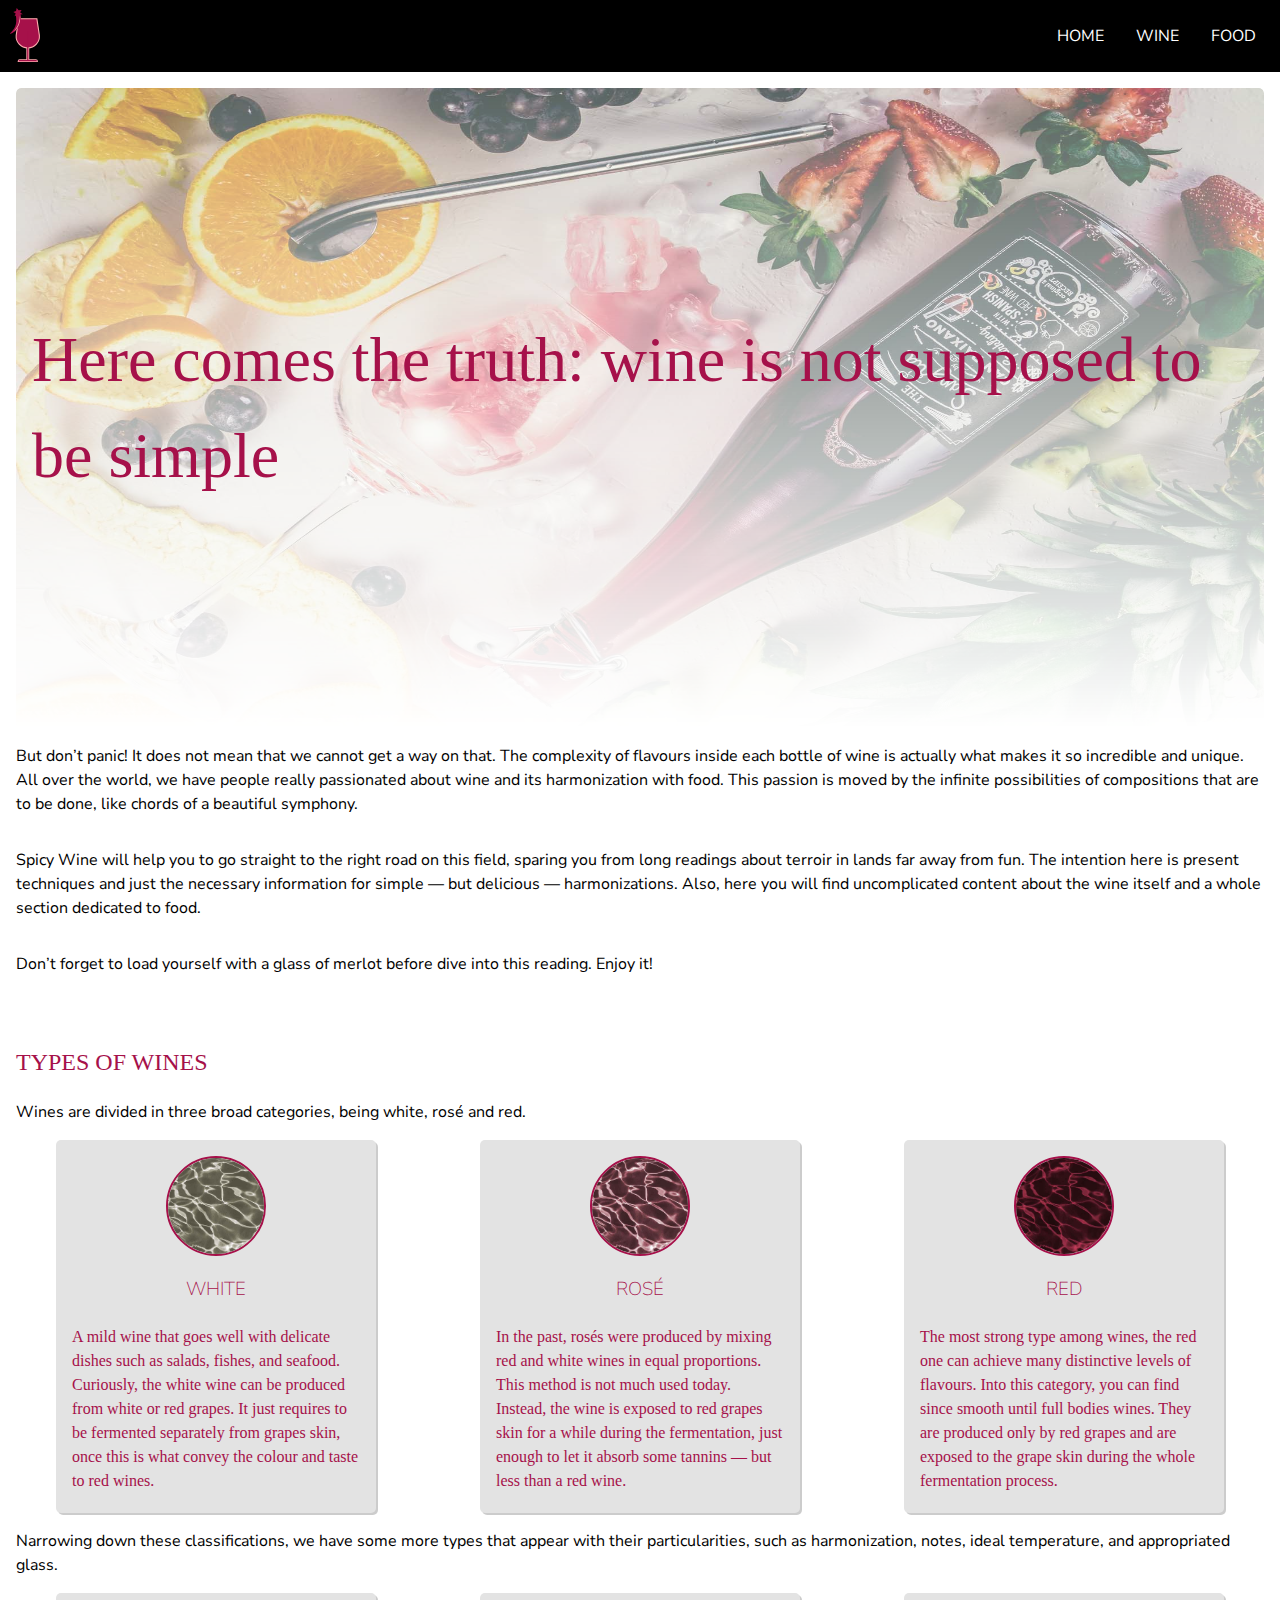
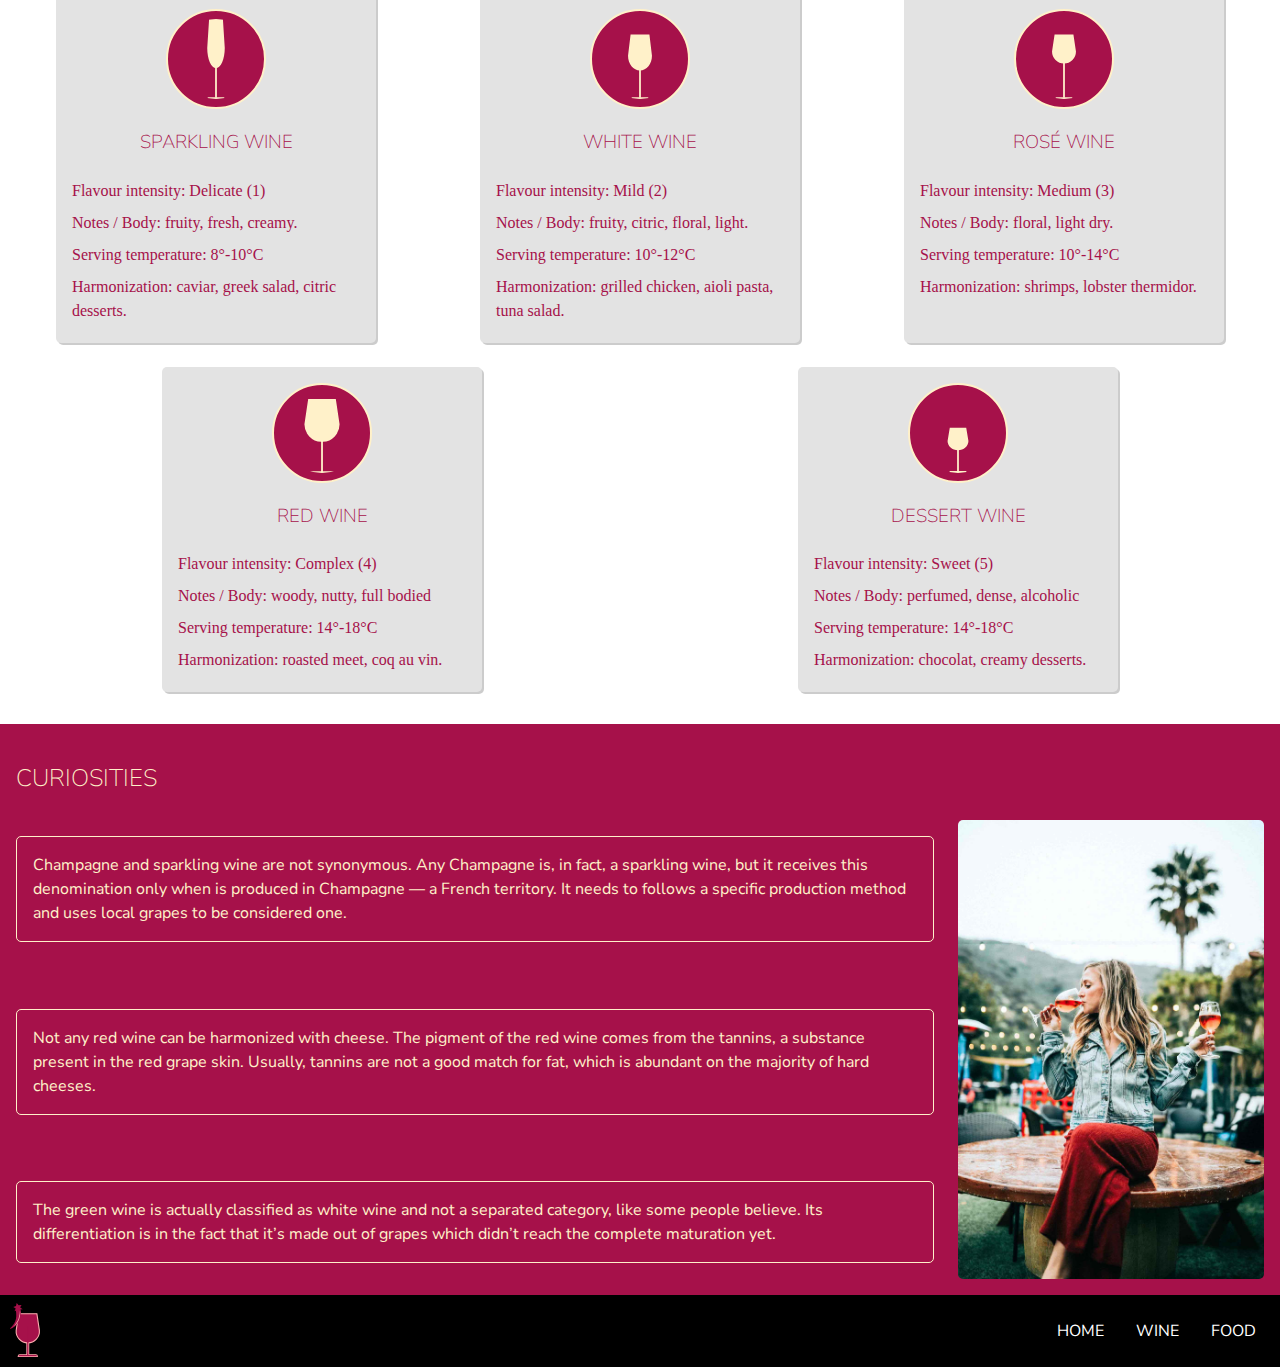
==== commit 12d91bd3: "Correct low contrast on buttons" ====
--- a/index.html
+++ b/index.html
@@ -35,7 +35,7 @@
 
   <main tabindex="0" id="main" role="main">
     <section class="intro">
-      <h1>Here comes the true: wine is not supposed to be simple</h1>
+      <h1>Here comes the truth: wine is not supposed to be simple</h1>
       <p>But don’t panic! It does not mean that we cannot get a way on that. The complexity of flavours inside each bottle of wine is actually what makes it so incredible and unique. All over the world, we have people really passionated about wine and its harmonization with food. This passion is moved by the infinite possibilities of compositions that are to be done, like chords of a beautiful symphony.</p>
       <p>Spicy Wine will help you to go straight to the right road on this field, sparing you from long readings about terroir in lands far away from fun. The intention here is present techniques and just the necessary information for simple — but delicious — harmonizations. Also, here you will find uncomplicated content about the wine itself and a whole section dedicated to food.</p>
       <p>Don’t forget to load yourself with a glass of merlot before dive into this reading. Enjoy it!</p>
--- a/css/main.css
+++ b/css/main.css
@@ -163,14 +163,14 @@
   text-decoration: none;
   text-transform: uppercase;
   color: #fff1c9;
-  background-color: #ffaeb0;
+  background-color: #a6114a;
   padding: 5px 15px;
   border-radius: 5px;
   box-shadow: 2px 2px rgba(0, 0, 0, .1);
 }
 
 .button:hover, .button-1:hover {
-  color: #ffaeb0;
+  color: #a6114a;
   background-color: #fff1c9;
 }
 
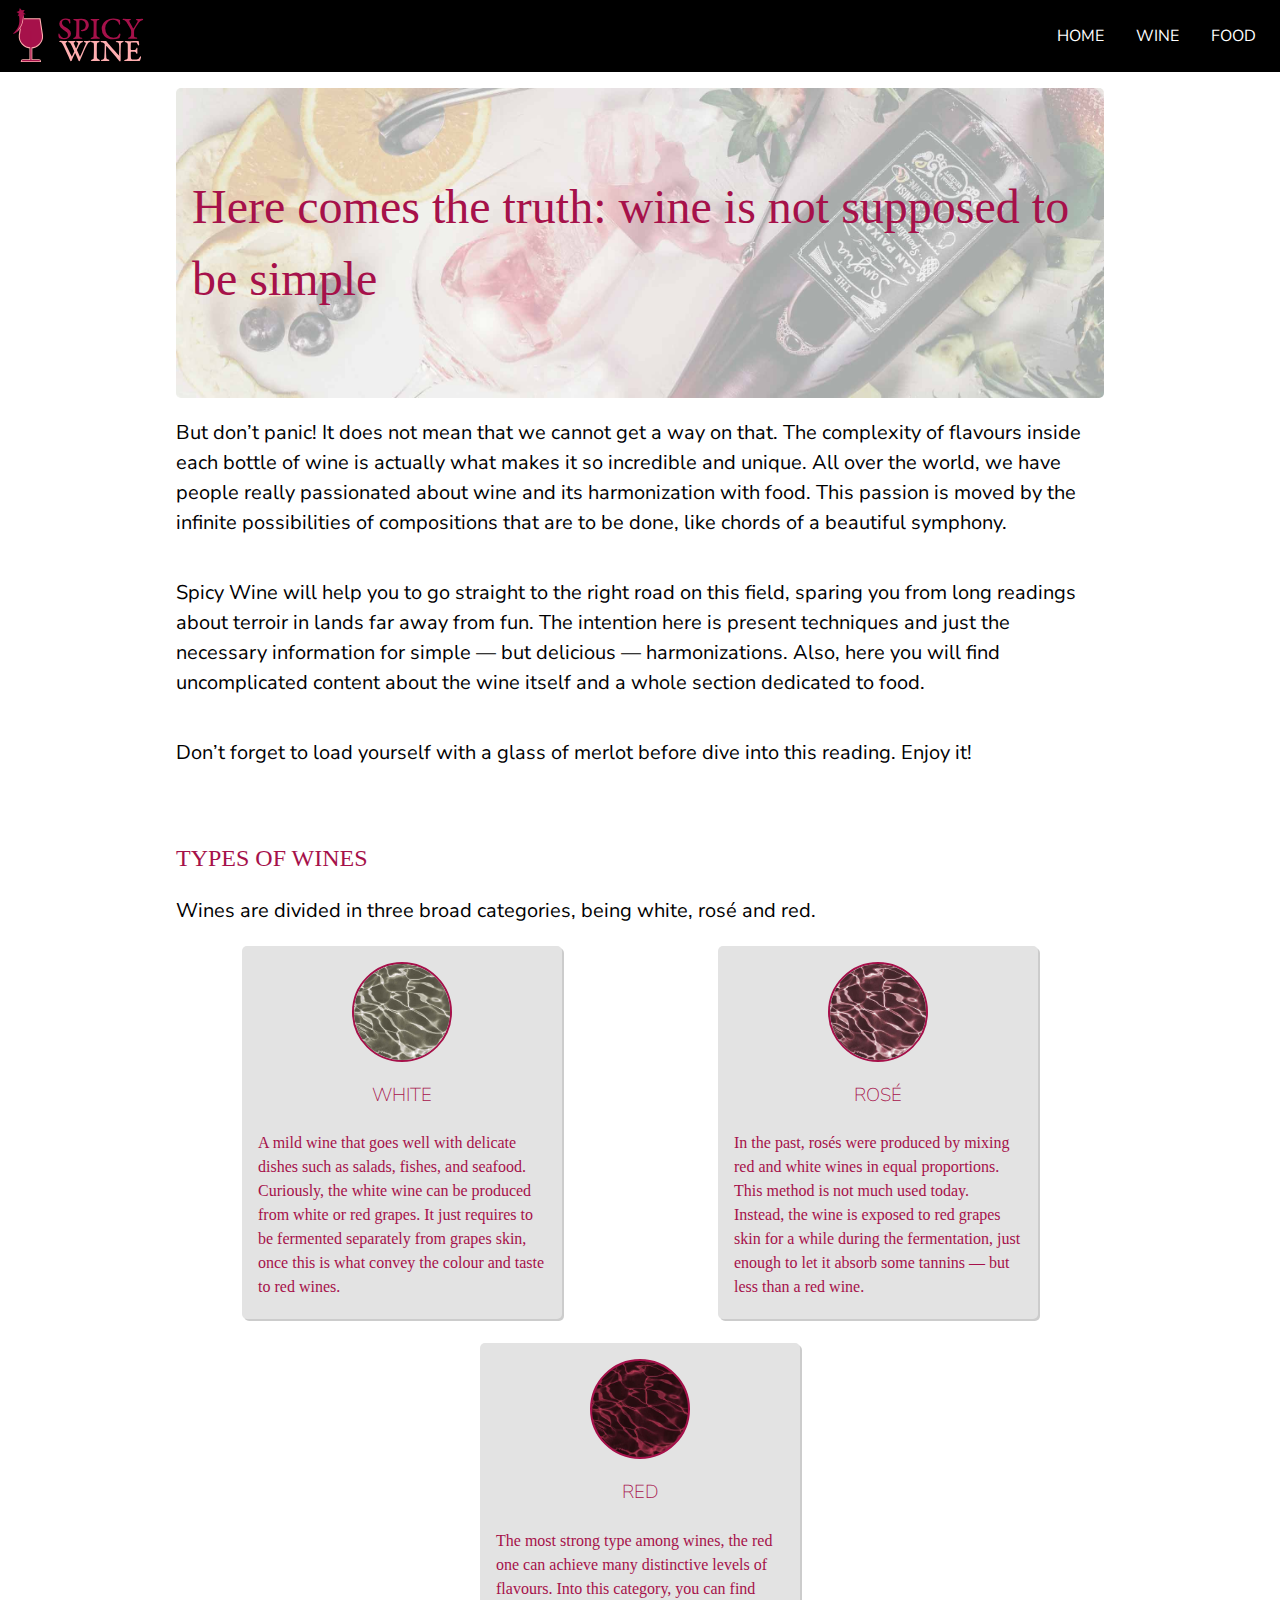
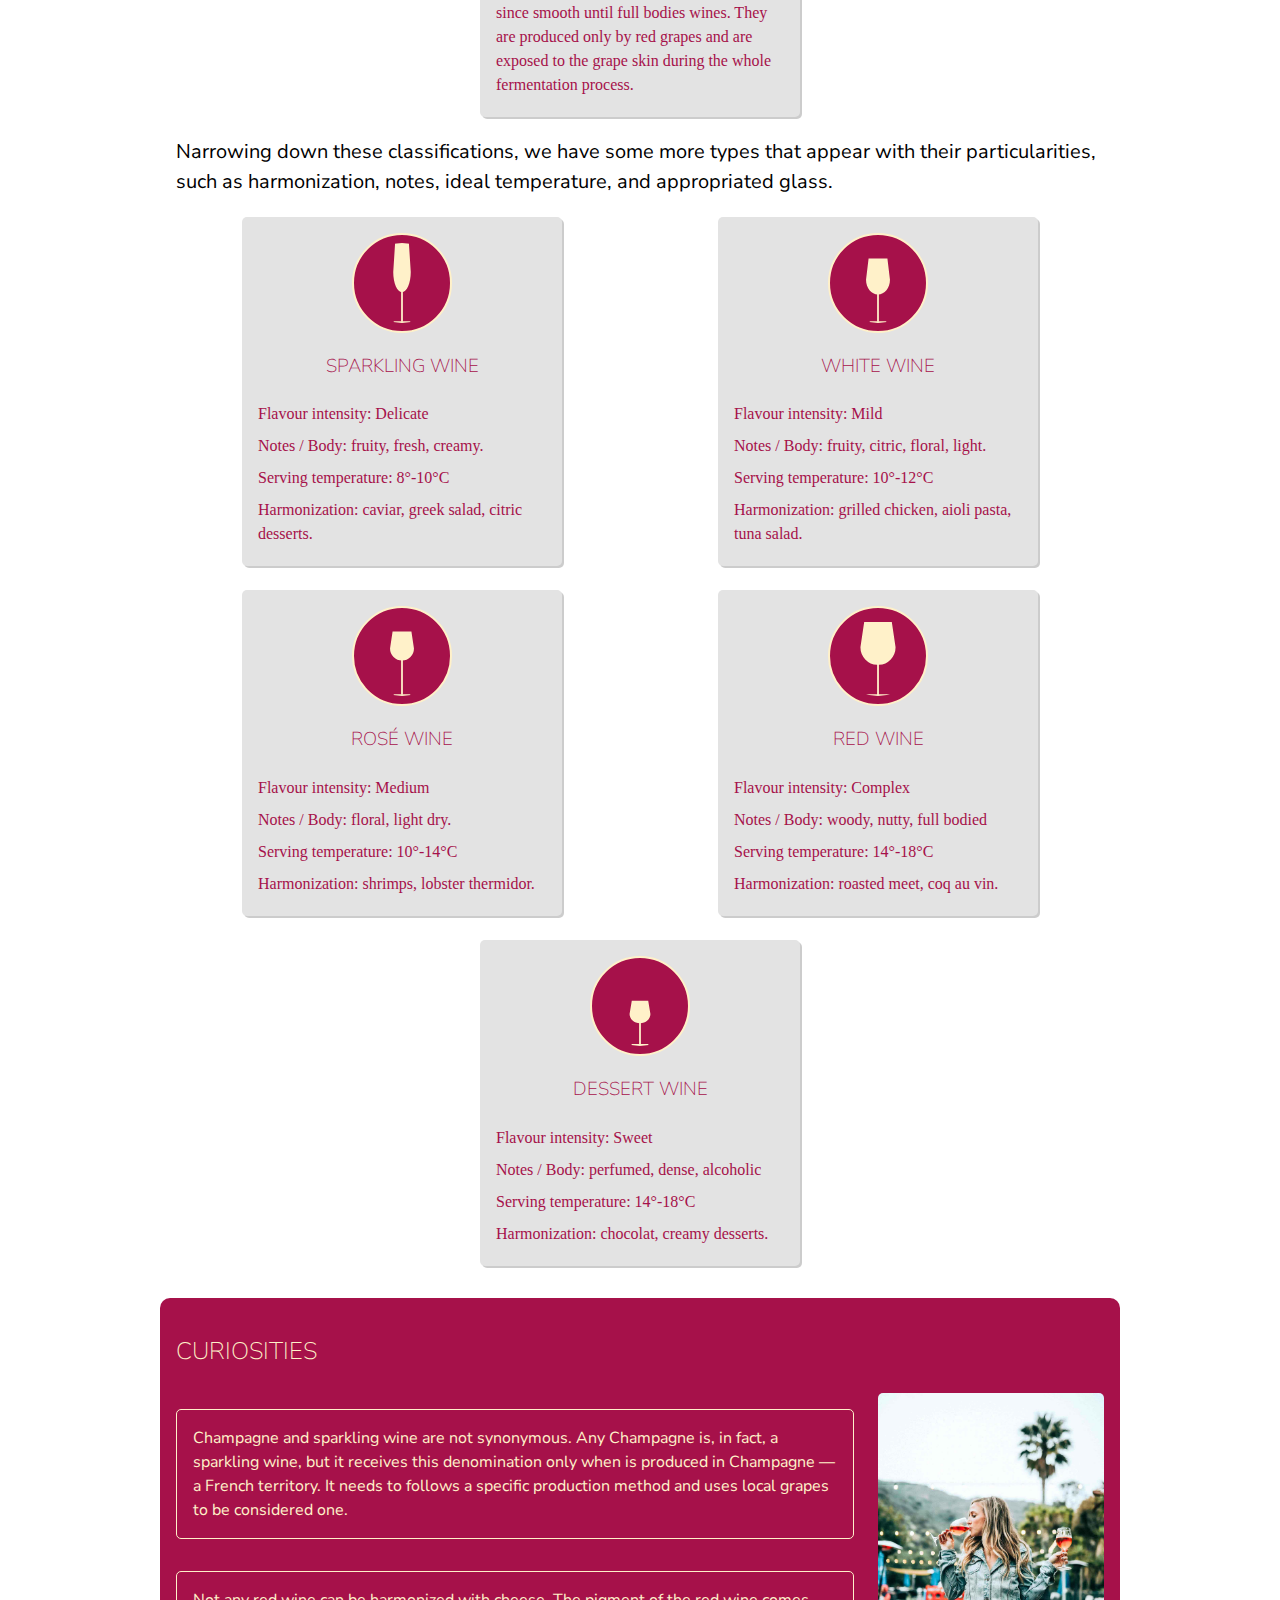
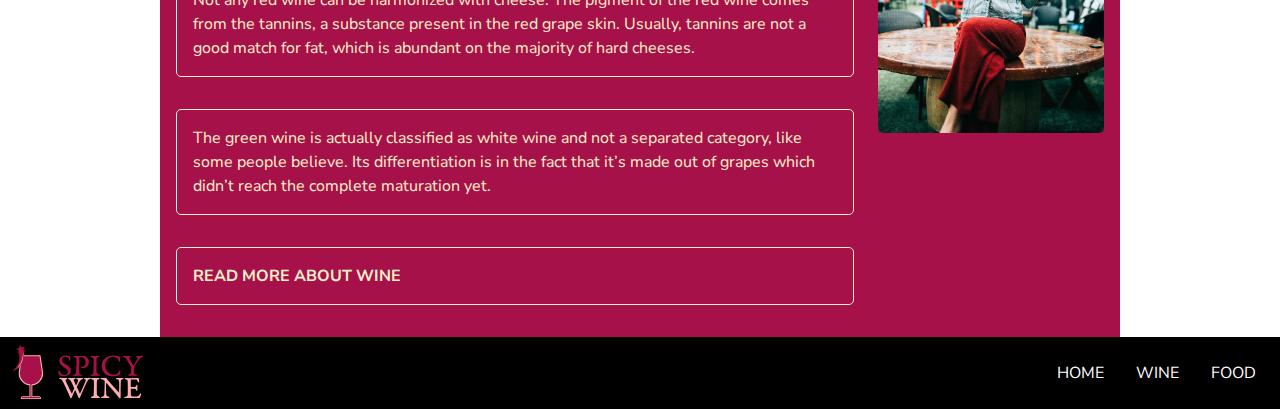
==== commit 8df9e941: "Add link to the homepage" ====
--- a/index.html
+++ b/index.html
@@ -4,8 +4,8 @@
   <meta charset="utf-8">
   <title>Home</title>
   <meta name="viewport" content="width=device-width,initial-scale=1">
-  <link rel="shortcut icon" type="image/ico" href="images/favicon.ico">
-  <link rel="icon" type="image/png" href="images/favicon-196.png">
+  <link rel="shortcut icon" type="image/ico" href="favicon.ico">
+  <link rel="icon" type="image/png" href="favicon-196.png">
   <link href="css/main.css" rel="stylesheet">
   <link rel="preconnect" href="https://fonts.googleapis.com">
   <link rel="preconnect" href="https://fonts.gstatic.com" crossorigin>
@@ -19,7 +19,7 @@
     <li><a href="#types-of-wines">Jump to Types of Wines</a></li>
     <li><a href="#broad-categories">Jump to Broad Categories</a></li>
     <li><a href="#specific-categories">Jump to Specific Categories</a></li>
-    <li><a href="#Curiosities">Jump to Curiosities</a></li>
+    <li><a href="#curiosities">Jump to Curiosities</a></li>
   </ul>
 
   <header role="banner">
@@ -46,29 +46,27 @@
       <h2>Types of Wines</h2>
       <p>Wines are divided in three broad categories, being white, rosé and red.</p>
 
-      <div tabindex="0" id="broad-categories">
-        <ul class="card">
-          <li>
-            <img class="icon" src="images/white-wine.jpg" alt="White wine texture">
-            <h3>White</h3>
-            <p>A mild wine that goes well with delicate dishes such as salads, fishes, and seafood. Curiously, the white wine can be produced from white or red grapes. It just requires to be fermented separately from grapes skin, once this is what convey the colour and taste to red wines.</p>
-          </li>
+      <ul class="card" tabindex="0" id="broad-categories">
+        <li>
+          <img class="icon" src="images/white-wine.jpg" alt="White wine texture">
+          <h3>White</h3>
+          <p>A mild wine that goes well with delicate dishes such as salads, fishes, and seafood. Curiously, the white wine can be produced from white or red grapes. It just requires to be fermented separately from grapes skin, once this is what convey the colour and taste to red wines.</p>
+        </li>
 
-          <li>
-            <img class="icon" src="images/rose-wine.jpg" alt="Rosé wine texture">
-            <h3>Rosé</h3>
-            <p>In the past, rosés were produced by mixing red and white wines in equal proportions. This method is not much used today. Instead, the wine is exposed to red grapes skin for a while during the fermentation, just enough to let it absorb some tannins — but less than a red wine.</p>
+        <li>
+          <img class="icon" src="images/rose-wine.jpg" alt="Rosé wine texture">
+          <h3>Rosé</h3>
+          <p>In the past, rosés were produced by mixing red and white wines in equal proportions. This method is not much used today. Instead, the wine is exposed to red grapes skin for a while during the fermentation, just enough to let it absorb some tannins — but less than a red wine.</p>
 
-          </li>
+        </li>
 
-          <li>
-            <img class="icon" src="images/red-wine.jpg" alt="Red wine texture">
-            <h3>Red</h3>
-            <p>The most strong type among wines, the red one can achieve many distinctive levels of flavours. Into this category, you can find since smooth until full bodies wines. They are produced only by red grapes and are exposed to the grape skin during the whole fermentation process.</p>
+        <li>
+          <img class="icon" src="images/red-wine.jpg" alt="Red wine texture">
+          <h3>Red</h3>
+          <p>The most strong type among wines, the red one can achieve many distinctive levels of flavours. Into this category, you can find since smooth until full bodies wines. They are produced only by red grapes and are exposed to the grape skin during the whole fermentation process.</p>
 
-          </li>
-        </ul>
-      </div>
+        </li>
+      </ul>
 
       <p>Narrowing down these classifications, we have some more types that appear with their particularities, such as harmonization, notes, ideal temperature, and appropriated glass.</p>
 
@@ -78,7 +76,7 @@
           <li>
             <img class="icon" src="images/sparkling-glass.svg" alt="Sparkling glass icon">
             <h3>Sparkling Wine</h3>
-            <p>Flavour intensity: Delicate (1)</p>
+            <p>Flavour intensity: Delicate</p>
             <p>Notes / Body: fruity, fresh, creamy.</p>
             <p>Serving temperature: 8°-10°C</p>
             <p>Harmonization: caviar, greek salad, citric desserts.</p>
@@ -87,7 +85,7 @@
           <li>
             <img class="icon" src="images/white-glass.svg" alt="White glass icon">
             <h3>White Wine</h3>
-            <p>Flavour intensity: Mild (2)</p>
+            <p>Flavour intensity: Mild</p>
             <p>Notes / Body: fruity, citric, floral, light.</p>
             <p>Serving temperature: 10°-12°C</p>
             <p>Harmonization: grilled chicken, aioli pasta, tuna salad.</p>
@@ -96,7 +94,7 @@
           <li>
             <img class="icon" src="images/rose-glass.svg" alt="Rosé glass icon">
             <h3>Rosé Wine</h3>
-            <p>Flavour intensity: Medium (3)</p>
+            <p>Flavour intensity: Medium</p>
             <p>Notes / Body: floral, light dry.</p>
             <p>Serving temperature: 10°-14°C</p>
             <p>Harmonization: shrimps, lobster thermidor.</p>
@@ -105,7 +103,7 @@
           <li>
             <img class="icon" src="images/red-glass.svg" alt="Red glass icon">
             <h3>Red Wine</h3>
-            <p>Flavour intensity: Complex (4)</p>
+            <p>Flavour intensity: Complex</p>
             <p>Notes / Body: woody, nutty, full bodied</p>
             <p>Serving temperature: 14°-18°C</p>
             <p>Harmonization: roasted meet, coq au vin.</p>
@@ -114,7 +112,7 @@
           <li>
             <img class="icon" src="images/dessert-glass.svg" alt="Dessert glass icon">
             <h3>Dessert Wine</h3>
-            <p>Flavour intensity: Sweet (5)</p>
+            <p>Flavour intensity: Sweet</p>
             <p>Notes / Body: perfumed, dense, alcoholic</p>
             <p>Serving temperature: 14°-18°C</p>
             <p>Harmonization: chocolat, creamy desserts.</p>
@@ -135,6 +133,8 @@
         <li>Not any red wine can be harmonized with cheese. The pigment of the red wine comes from the tannins, a substance present in the red grape skin. Usually, tannins are not a good match for fat, which is abundant on the majority of hard cheeses.
         </li>
         <li>The green wine is actually classified as white wine and not a separated category, like some people believe. Its differentiation is in the fact that it’s made out of grapes which didn’t reach the complete maturation yet.
+        </li>
+        <li> <a href="https://en.wikipedia.org/wiki/Wine">Read more about Wine</a>
         </li>
       </ul>
 
--- a/css/main.css
+++ b/css/main.css
@@ -74,6 +74,10 @@
   text-transform: uppercase;
 }
 
+section > p {
+  font-size: 1.25rem;
+}
+
 header, footer {
   background-color: #000;
   display: grid;
@@ -88,7 +92,7 @@
 }
 
 .logo {
-  width: 50px;
+  width: 160px;
   height: 70px;
   padding: .5rem;
   grid-column: 1;
@@ -132,7 +136,6 @@
   grid-column: 1;
   grid-row: 1;
   padding: 0;
-  mask-image: linear-gradient(to top, rgba(0, 0, 0, 0) 0%, rgba(0, 0, 0, .65) 100%);
 }
 
 .icon {
@@ -185,7 +188,7 @@
   gap: 1.5rem;
 }
 
-.card li, .harmonization-card, .recipe ul div {
+.card li, .harmonization-card, .recipe > ul > div {
   padding: 1rem;
   width: 20rem;
   min-width: 20rem;
@@ -212,6 +215,7 @@
 
 .curiosities, .harmonization-types {
   background-color: #a6114a;
+  border-radius: 10px 10px 0 0;
 }
 
 .curiosities h2, .harmonization-types p {
@@ -227,6 +231,17 @@
   border-radius: 5px;
 }
 
+.curiosities ul li a {
+  color: #fff1c9;
+  text-decoration: none;
+  font-weight: bolder;
+  text-transform: uppercase;
+}
+
+.curiosities ul li a:hover {
+  color: #ffaeb0;
+}
+
 .harmonization-options ul {
   display: flex;
   flex-wrap: wrap;
@@ -257,19 +272,37 @@
   display: grid;
   grid-template-columns: 1fr;
   grid-template-rows: 4fr;
+  gap: 1rem;
 }
 
 .recipe-img {
   grid-column: 1;
   grid-row: 1;
-  mask-image: linear-gradient(to top, rgba(0, 0, 0, 0) 0%, rgba(0, 0, 0, .65) 100%);
 }
 
 .recipe-name {
   grid-column: 1;
   grid-row: 1;
   z-index: 1;
-  align-self: flex-end;
+  text-align: center;
+  align-self: flex-start;
+  background-color: rgba(255, 241, 201, .75);
+}
+
+.ingredients, .preparation {
+  background-color: #fff1c9;
+  border-radius: 5px;
+  padding: 1rem;
+}
+
+.ingredients dt {
+  text-transform: uppercase;
+}
+
+.button-1 {
+  align-self: flex-start;
+  text-align: center;
+  max-width: 10rem;
 }
 
 @media only screen and (min-width: 40em) {
@@ -308,9 +341,10 @@
 
   .harmonization-card li {
     display: grid;
-    grid-template-columns: 1fr 3fr 1fr;
-    grid-template-rows: 2fr;
-    align-items: flex-end;
+    grid-template-columns: 110px 1fr 180px;
+    grid-template-rows: .1fr 1fr;
+    align-items: center;
+    gap: 2rem;
   }
 
   .harmonization-card li img {
@@ -328,19 +362,26 @@
 
   .harmonization-card li a {
     grid-column: 3;
+    text-align: center;
+    width: 10rem;
+  }
+
+  .recipe-name {
+    font-size: 2.5rem;
   }
 
 }
 
 @media only screen and (min-width: 63em) {
 
-  .intro img {
-    max-height: 40rem;
+  main {
+    padding: 0 10rem;
+    align-content: center;
   }
 
   .intro h1 {
     align-self: center;
-    font-size: 4rem;
+    font-size: 3rem;
   }
 
   .curiosities {
@@ -373,35 +414,38 @@
 
   .recipe ul div li {
     display: grid;
-    grid-template-columns: 2fr 2fr 3fr .75fr;
-    grid-template-rows: 1fr;
+    grid-template-columns: 1fr 1fr 1fr;
+    grid-template-rows: 500px 1fr;
+    gap: 1rem;
   }
 
   .recipe-name {
     grid-column: 1;
     grid-row: 1;
-    align-self: center;
+    font-size: 1.5rem;
   }
 
   .ingredients {
     grid-column: 2;
-    grid-row: 1;
+    grid-row: 1 / -1;
   }
 
   .preparation {
     grid-column: 3;
+    grid-row: 1 / -1;
+  }
+
+  .recipe-img {
+    grid-column: 1;
     grid-row: 1;
   }
 
-  .recipe-img {
-    grid-column: 1;
-    grid-row: 1;
-  }
-
   .button-1 {
-    grid-column: 4;
-    grid-row: 1;
-    align-self: center;
-  }
-
-}
+    grid-column: 1;
+    grid-row: 2;
+    align-self: flex-start;
+    text-align: center;
+    max-width: 10rem;
+  }
+
+}
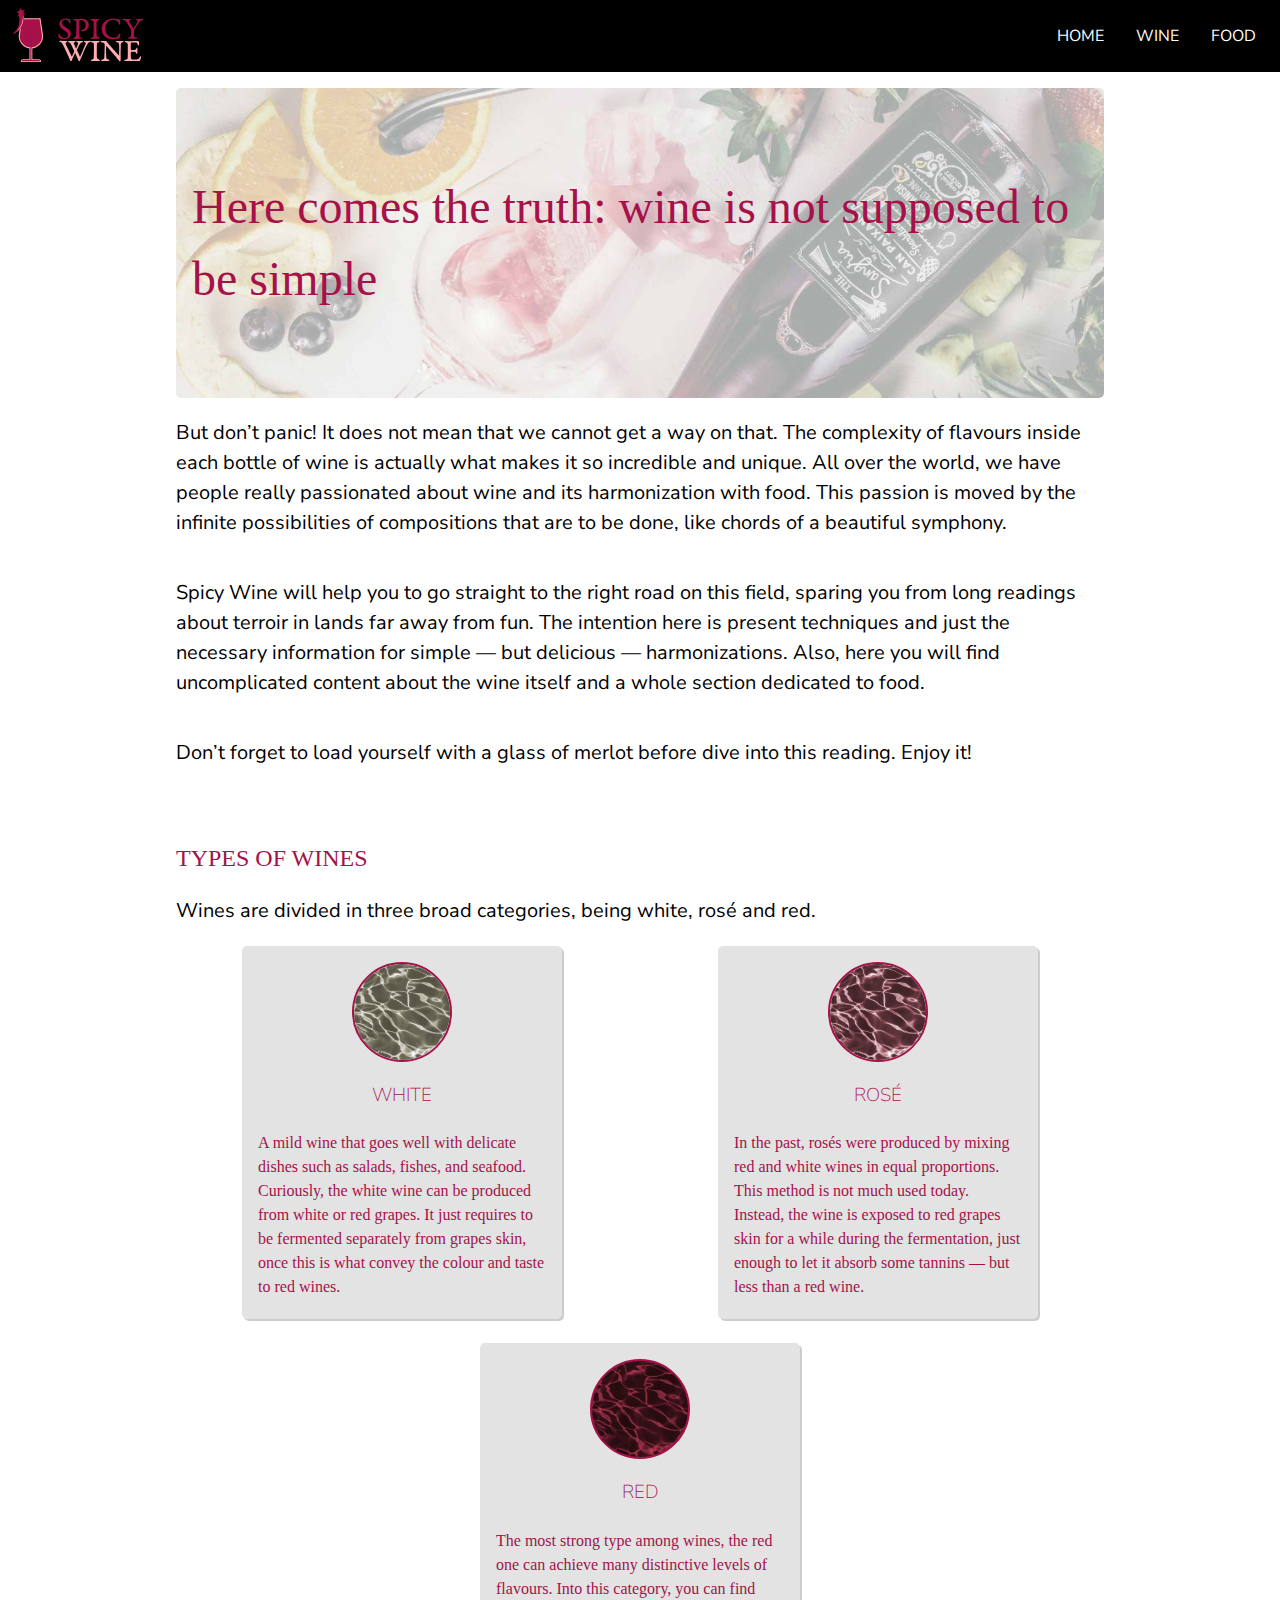
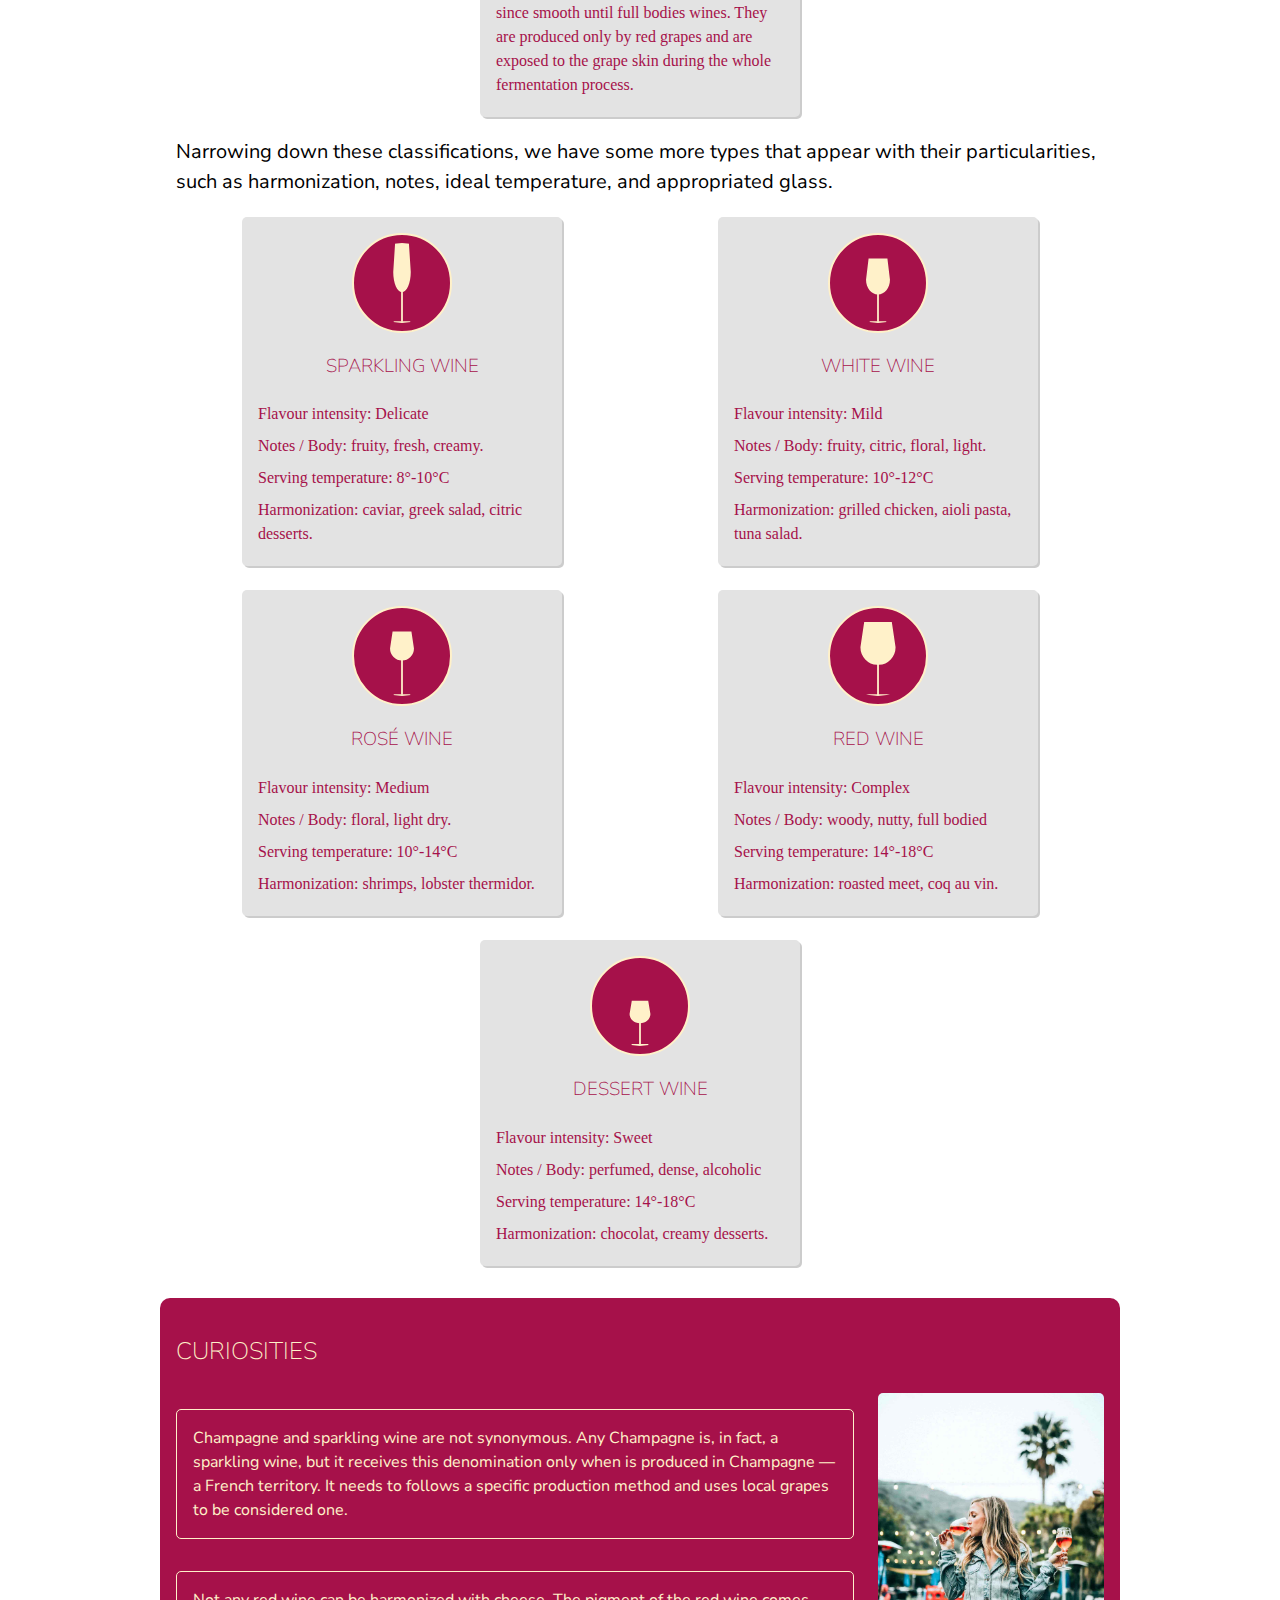
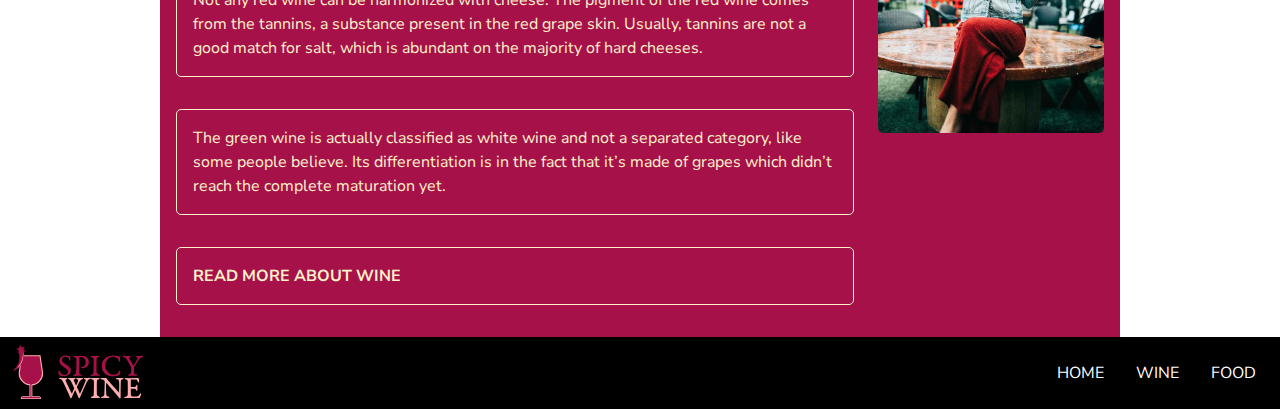
==== commit 10c7425e: "Correct some spelling errors" ====
--- a/index.html
+++ b/index.html
@@ -7,9 +7,7 @@
   <link rel="shortcut icon" type="image/ico" href="favicon.ico">
   <link rel="icon" type="image/png" href="favicon-196.png">
   <link href="css/main.css" rel="stylesheet">
-  <link rel="preconnect" href="https://fonts.googleapis.com">
-  <link rel="preconnect" href="https://fonts.gstatic.com" crossorigin>
-  <link href="https://fonts.googleapis.com/css2?family=Nunito+Sans:ital,wght@0,300;0,700;1,300&family=Yantramanav:wght@900&display=swap" rel="stylesheet">
+  <link href="https://fonts.googleapis.com/css2?family=Nunito+Sans:ital,wght@0,300;0,700;1,300" rel="stylesheet">
 </head>
 
 <body>
@@ -130,9 +128,9 @@
       <ul>
         <li>Champagne and sparkling wine are not synonymous. Any Champagne is, in fact, a sparkling wine, but it receives this denomination only when is produced in Champagne — a French territory. It needs to follows a specific production method and uses local grapes to be considered one.
         </li>
-        <li>Not any red wine can be harmonized with cheese. The pigment of the red wine comes from the tannins, a substance present in the red grape skin. Usually, tannins are not a good match for fat, which is abundant on the majority of hard cheeses.
+        <li>Not any red wine can be harmonized with cheese. The pigment of the red wine comes from the tannins, a substance present in the red grape skin. Usually, tannins are not a good match for salt, which is abundant on the majority of hard cheeses.
         </li>
-        <li>The green wine is actually classified as white wine and not a separated category, like some people believe. Its differentiation is in the fact that it’s made out of grapes which didn’t reach the complete maturation yet.
+        <li>The green wine is actually classified as white wine and not a separated category, like some people believe. Its differentiation is in the fact that it’s made of grapes which didn’t reach the complete maturation yet.
         </li>
         <li> <a href="https://en.wikipedia.org/wiki/Wine">Read more about Wine</a>
         </li>
--- a/css/main.css
+++ b/css/main.css
@@ -8,9 +8,6 @@
   box-sizing: inherit;
 }
 
-/* font-family: 'Nunito Sans', sans-serif;
-font-family: 'Yantramanav', sans-serif; */
-
 .skip-links {
   margin: 0;
   padding: 0;
@@ -19,21 +16,21 @@
 
 .skip-links a {
   position: absolute;
-  top: -5em;
+  top: -30em;
   background-color: rgba(255, 255, 255, .9);
   color: #000;
-  padding: 1.5rem .75rem 1.5rem 3rem;
+  padding: 1.5rem .75rem 1.5rem 10rem;
   font-weight: bold;
   text-decoration: none;
 }
 
 .skip-links a:focus {
   top: 0;
-  outline: 3px solid #a6114a;
+  outline: 3px solid #ffaeb0;
 }
 
 a:focus {
-  outline: 3px solid #a6114a;
+  outline: 3px solid #ffaeb0;
 }
 
 img {
@@ -61,16 +58,15 @@
 h1, h2 {
   font-family: Garamond, serif;
   font-weight: lighter;
+  color: #a6114a;
 }
 
 h1 {
   font-size: 2rem;
-  color: #a6114a;
 }
 
 h2 {
   font-size: 1.5rem;
-  color: #a6114a;
   text-transform: uppercase;
 }
 
@@ -129,7 +125,7 @@
   grid-column: 1;
   grid-row: 1;
   z-index: 1;
-  align-self: flex-end;
+  align-self: center;
 }
 
 .intro img {
@@ -138,7 +134,7 @@
   padding: 0;
 }
 
-.icon {
+.icon, .bottle {
   display: block;
   width: 100px;
   height: 100px;
@@ -148,12 +144,7 @@
 }
 
 .bottle {
-  display: block;
-  width: 100px;
-  height: 100px;
   padding: .5rem;
-  border-radius: 50%;
-  border: 2px solid #a6114a;
   background-color: #e3e3e3;
 }
 
@@ -181,7 +172,7 @@
   padding: 1rem;
 }
 
-.card {
+.card, .harmonization-options ul {
   display: flex;
   flex-wrap: wrap;
   justify-content: space-around;
@@ -242,11 +233,12 @@
   color: #ffaeb0;
 }
 
-.harmonization-options ul {
-  display: flex;
-  flex-wrap: wrap;
-  justify-content: space-around;
-  gap: 1.5rem;
+cite a {
+  color: #000;
+}
+
+cite a:hover {
+  color: #a6114a;
 }
 
 .harmonization-card, .recipe ul div {
@@ -275,14 +267,12 @@
   gap: 1rem;
 }
 
-.recipe-img {
+.recipe-img, .recipe-name {
   grid-column: 1;
   grid-row: 1;
 }
 
 .recipe-name {
-  grid-column: 1;
-  grid-row: 1;
   z-index: 1;
   text-align: center;
   align-self: flex-start;
@@ -352,11 +342,7 @@
     grid-row: 1 / -1;
   }
 
-  .harmonization-card li h3 {
-    grid-column: 2;
-  }
-
-  .harmonization-card li p {
+  .harmonization-card li h3, .harmonization-card li p {
     grid-column: 2;
   }
 
@@ -376,40 +362,10 @@
 
   main {
     padding: 0 10rem;
-    align-content: center;
-  }
-
-  .intro h1 {
-    align-self: center;
-    font-size: 3rem;
   }
 
   .curiosities {
-    display: grid;
     grid-template-columns: 3fr 1fr;
-    grid-template-rows: 2fr;
-    gap: 1.5rem;
-  }
-
-  .curiosities h2 {
-    grid-column: 1 / -1;
-    grid-row: 1;
-    margin-bottom: 0;
-  }
-
-  .curiosities ul {
-    grid-column: 1;
-    grid-row: 2;
-    display: flex;
-    flex-direction: column;
-    justify-content: space-between;
-    margin: 0;
-  }
-
-  .curiosities img {
-    grid-column: 2;
-    grid-row: 2;
-    align-items: flex-end;
   }
 
   .recipe ul div li {
@@ -419,9 +375,12 @@
     gap: 1rem;
   }
 
-  .recipe-name {
+  .recipe-name, .recipe-img {
     grid-column: 1;
     grid-row: 1;
+  }
+
+  .recipe-name {
     font-size: 1.5rem;
   }
 
@@ -433,11 +392,6 @@
   .preparation {
     grid-column: 3;
     grid-row: 1 / -1;
-  }
-
-  .recipe-img {
-    grid-column: 1;
-    grid-row: 1;
   }
 
   .button-1 {
